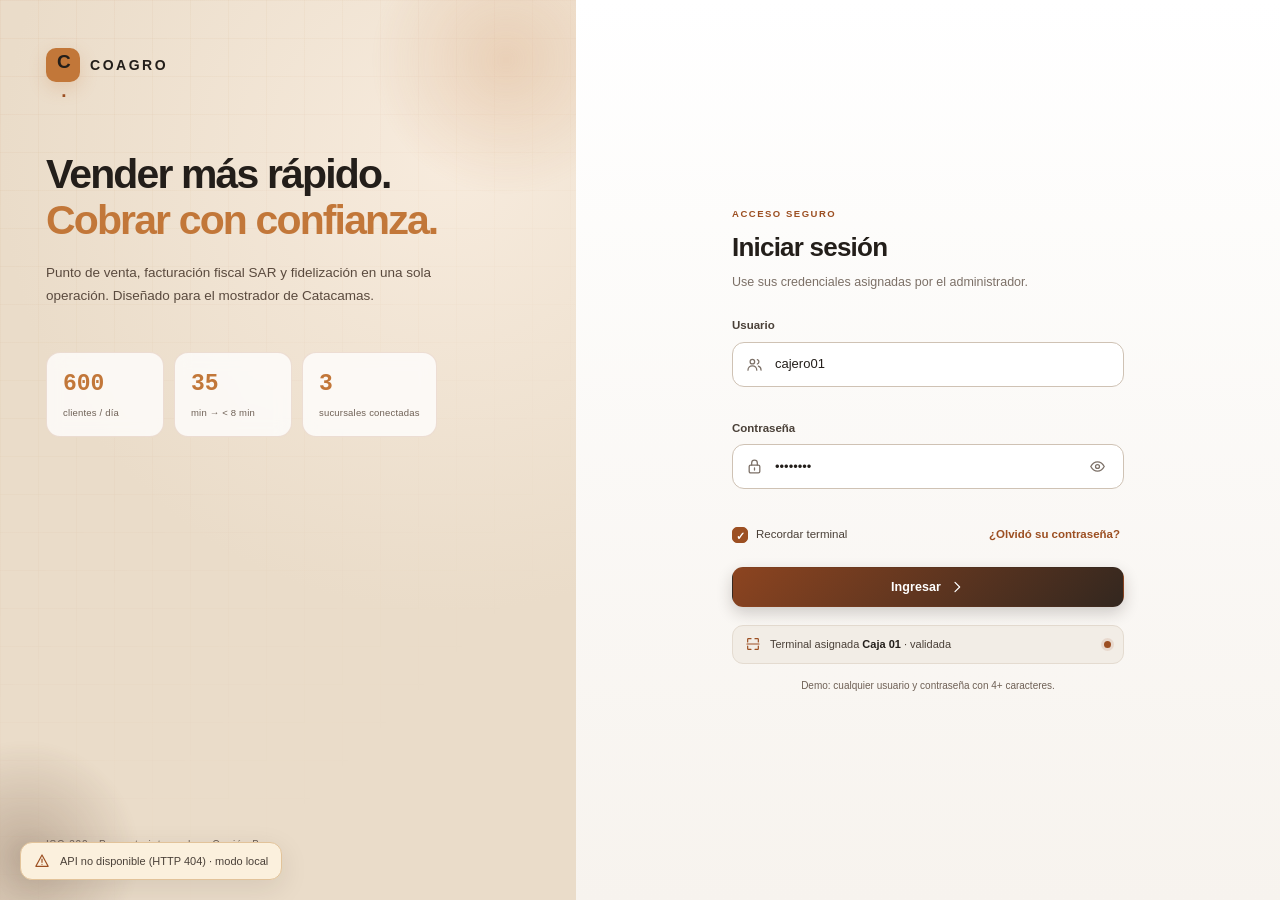
==== prototipo/index.html @ 53bc88b9 "Pulido final: favicon, ARIA, timeout API y cabeceras de seguridad" ====
<!doctype html>
<html lang="es">
<head>
<meta charset="utf-8">
<meta name="viewport" content="width=device-width, initial-scale=1, viewport-fit=cover">
<meta name="theme-color" content="#F7F3EE">
<meta name="description" content="COAGRO POS: punto de venta, facturación fiscal SAR, CRM, créditos y analítica comercial.">
<link rel="icon" type="image/svg+xml" href="favicon.svg">
<title>COAGRO POS · Sistema comercial</title>
<link rel="stylesheet" href="styles.css">
</head>
<body>

<!-- ======================= SPRITE DE ICONOS ======================= -->
<svg class="svg-sprite" xmlns="http://www.w3.org/2000/svg" aria-hidden="true">
  <symbol id="i-grid" viewBox="0 0 24 24"><rect x="3" y="3" width="7" height="7" rx="1.5"/><rect x="14" y="3" width="7" height="7" rx="1.5"/><rect x="3" y="14" width="7" height="7" rx="1.5"/><rect x="14" y="14" width="7" height="7" rx="1.5"/></symbol>
  <symbol id="i-home" viewBox="0 0 24 24"><path d="M3 10.6 12 3l9 7.6V20a1 1 0 0 1-1 1h-5v-7H9v7H4a1 1 0 0 1-1-1z"/></symbol>
  <symbol id="i-users" viewBox="0 0 24 24"><circle cx="9" cy="8" r="3.2"/><path d="M2.8 20a6.2 6.2 0 0 1 12.4 0M16 5.2a3.2 3.2 0 0 1 0 6.1M17.5 14.2A5.8 5.8 0 0 1 21.2 20"/></symbol>
  <symbol id="i-receipt" viewBox="0 0 24 24"><path d="M5 3h14v18l-2.4-1.6L14.2 21l-2.4-1.6L9.4 21l-2.3-1.6L5 21z"/><path d="M9 8h6M9 12h6M9 16h3"/></symbol>
  <symbol id="i-box" viewBox="0 0 24 24"><path d="m12 2.8 8.5 4.4v9.6L12 21.2 3.5 16.8V7.2z"/><path d="m3.5 7.2 8.5 4.5 8.5-4.5M12 11.7v9.5M7.7 5l8.5 4.5"/></symbol>
  <symbol id="i-wallet" viewBox="0 0 24 24"><path d="M3 7.5A2.5 2.5 0 0 1 5.5 5H19a2 2 0 0 1 2 2v10a2 2 0 0 1-2 2H5.5A2.5 2.5 0 0 1 3 16.5z"/><path d="M3 9h18M16 13.5h2"/></symbol>
  <symbol id="i-cash" viewBox="0 0 24 24"><rect x="2.5" y="6" width="19" height="12" rx="2"/><circle cx="12" cy="12" r="2.6"/><path d="M6 12h.01M18 12h.01"/></symbol>
  <symbol id="i-chart" viewBox="0 0 24 24"><path d="M3 3v18h18M7 16l4-5 3 2.5 5-7"/></symbol>
  <symbol id="i-search" viewBox="0 0 24 24"><circle cx="10.8" cy="10.8" r="6.8"/><path d="m16 16 4.5 4.5"/></symbol>
  <symbol id="i-plus" viewBox="0 0 24 24"><path d="M12 5v14M5 12h14"/></symbol>
  <symbol id="i-minus" viewBox="0 0 24 24"><path d="M5 12h14"/></symbol>
  <symbol id="i-trash" viewBox="0 0 24 24"><path d="M4 7h16M9 7V4h6v3M6.5 7l1 13h9l1-13M10 11v5M14 11v5"/></symbol>
  <symbol id="i-check" viewBox="0 0 24 24"><path d="m4.5 12.5 5 5 10-11"/></symbol>
  <symbol id="i-x" viewBox="0 0 24 24"><path d="M5 5 19 19M19 5 5 19"/></symbol>
  <symbol id="i-lock" viewBox="0 0 24 24"><rect x="4.5" y="10" width="15" height="11" rx="2"/><path d="M8 10V7a4 4 0 0 1 8 0v3M12 14v3"/></symbol>
  <symbol id="i-eye" viewBox="0 0 24 24"><path d="M2.5 12S6 5.5 12 5.5 21.5 12 21.5 12 18 18.5 12 18.5 2.5 12 2.5 12z"/><circle cx="12" cy="12" r="2.8"/></symbol>
  <symbol id="i-chev" viewBox="0 0 24 24"><path d="m9 5 7 7-7 7"/></symbol>
  <symbol id="i-back" viewBox="0 0 24 24"><path d="m15 5-7 7 7 7"/></symbol>
  <symbol id="i-print" viewBox="0 0 24 24"><path d="M7 8V3h10v5M7 17H5a2 2 0 0 1-2-2v-4a3 3 0 0 1 3-3h12a3 3 0 0 1 3 3v4a2 2 0 0 1-2 2h-2"/><path d="M7 14h10v7H7z"/></symbol>
  <symbol id="i-alert" viewBox="0 0 24 24"><path d="M12 3 2.8 20h18.4z"/><path d="M12 9v5M12 17h.01"/></symbol>
  <symbol id="i-bell" viewBox="0 0 24 24"><path d="M6 9a6 6 0 1 1 12 0c0 5 2 6 2 6H4s2-1 2-6M10 19a2 2 0 0 0 4 0"/></symbol>
  <symbol id="i-scan" viewBox="0 0 24 24"><path d="M4 9V5a1 1 0 0 1 1-1h4M15 4h4a1 1 0 0 1 1 1v4M20 15v4a1 1 0 0 1-1 1h-4M9 20H5a1 1 0 0 1-1-1v-4M3 12h18"/></symbol>
  <symbol id="i-card" viewBox="0 0 24 24"><rect x="2.5" y="5" width="19" height="14" rx="2"/><path d="M2.5 10h19M6 15h4"/></symbol>
  <symbol id="i-bank" viewBox="0 0 24 24"><path d="m3 9 9-5 9 5M5 9v9M9.5 9v9M14.5 9v9M19 9v9M3 20h18"/></symbol>
  <symbol id="i-calendar" viewBox="0 0 24 24"><rect x="3" y="5" width="18" height="16" rx="2"/><path d="M3 10h18M8 3v4M16 3v4"/></symbol>
  <symbol id="i-more" viewBox="0 0 24 24"><circle cx="5" cy="12" r="1.4"/><circle cx="12" cy="12" r="1.4"/><circle cx="19" cy="12" r="1.4"/></symbol>
  <symbol id="i-menu" viewBox="0 0 24 24"><path d="M4 7h16M4 12h16M4 17h16"/></symbol>
  <symbol id="i-spark" viewBox="0 0 24 24"><path d="m12 2 1.8 6.2L20 10l-6.2 1.8L12 18l-1.8-6.2L4 10l6.2-1.8zM19 17l.7 2.3L22 20l-2.3.7L19 23l-.7-2.3L16 20l2.3-.7z"/></symbol>
  <symbol id="i-logout" viewBox="0 0 24 24"><path d="M10 4H5a2 2 0 0 0-2 2v12a2 2 0 0 0 2 2h5M15 8l4 4-4 4M19 12H9"/></symbol>
  <symbol id="i-clock" viewBox="0 0 24 24"><circle cx="12" cy="12" r="9"/><path d="M12 7v5l3.5 2"/></symbol>
  <symbol id="i-tag" viewBox="0 0 24 24"><path d="M3 12V4a1 1 0 0 1 1-1h8l9 9-9 9z"/><circle cx="7.5" cy="7.5" r="1.2"/></symbol>
  <symbol id="i-download" viewBox="0 0 24 24"><path d="M12 3v12m0 0 4.5-4.5M12 15l-4.5-4.5M4 17v3a1 1 0 0 0 1 1h14a1 1 0 0 0 1-1v-3"/></symbol>
</svg>

<div class="app" id="app">

  <!-- ======================= SIDEBAR (DESKTOP) ======================= -->
  <aside class="sidebar" id="sidebar">
    <div class="brand">
      <div class="brand-mark">C<span>.</span></div>
      <div class="brand-text"><strong>COAGRO</strong><small>Sistema comercial · Olancho</small></div>
    </div>

    <div class="side-scroll">
      <p class="side-label">OPERACIÓN</p>
      <nav class="side-nav" aria-label="Navegación principal">
        <button class="nav-item" data-go="pos"><svg class="ico"><use href="#i-grid"/></svg><span>Punto de venta</span><kbd>/</kbd></button>
        <button class="nav-item" data-go="clientes"><svg class="ico"><use href="#i-users"/></svg><span>Clientes y crédito</span></button>
        <button class="nav-item" data-go="factura"><svg class="ico"><use href="#i-receipt"/></svg><span>Facturación SAR</span></button>
        <button class="nav-item" data-go="productos"><svg class="ico"><use href="#i-box"/></svg><span>Productos y precios</span></button>
      </nav>
      <p class="side-label">GESTIÓN</p>
      <nav class="side-nav" aria-label="Navegación de gestión">
        <button class="nav-item" data-go="cxc"><svg class="ico"><use href="#i-wallet"/></svg><span>Cuentas por cobrar</span><span class="nav-dot" id="navMoraDot"></span></button>
        <button class="nav-item" data-go="cierre"><svg class="ico"><use href="#i-cash"/></svg><span>Caja y cierres</span></button>
        <button class="nav-item" data-go="dashboard"><svg class="ico"><use href="#i-chart"/></svg><span>Reportes</span></button>
      </nav>
    </div>

    <div class="side-foot">
      <div class="shift-mini">
        <span class="pulse-dot"></span>
        <div><strong id="shiftState">Turno cerrado</strong><small id="shiftMeta">Caja 01 · Catacamas</small></div>
      </div>
      <button class="user-mini" id="userMini">
        <span class="avatar">AC</span>
        <span class="user-mini-text"><strong id="userMiniName">Alberto C.</strong><small id="userMiniRole">Cajero · Terminal 01</small></span>
        <svg class="ico"><use href="#i-more"/></svg>
      </button>
    </div>
  </aside>

  <!-- ======================= MAIN ======================= -->
  <div class="main">
    <header class="topbar">
      <button class="icon-btn menu-btn" id="menuBtn" aria-label="Abrir menú"><svg class="ico"><use href="#i-menu"/></svg></button>
      <div class="crumb"><span id="crumbModule">Operación</span><svg class="ico"><use href="#i-chev"/></svg><strong id="crumbTitle">Inicio de sesión</strong></div>
      <div class="top-actions">
        <span class="api-chip" id="apiChip">Comprobando…</span>
        <button class="btn btn-soft top-shift-close" id="topCloseShift" hidden><svg class="ico"><use href="#i-lock"/></svg> Cerrar turno</button>
        <span class="branch-chip"><span class="branch-dot"></span> Catacamas · Matriz</span>
        <button class="icon-btn notify" id="notifyBtn" aria-label="Notificaciones"><svg class="ico"><use href="#i-bell"/></svg><span class="badge" id="notifyBadge">3</span></button>
        <span class="clock" id="liveClock">--:--</span>
        <span class="avatar avatar-top">AC</span>
      </div>
    </header>

    <main class="content" id="content">

      <!-- ==================== 01 · LOGIN / APERTURA ==================== -->
      <section class="screen active" data-screen="login">
        <div class="login-shell">
          <div class="login-art">
            <div class="art-grid"></div>
            <div class="art-orb art-orb-1"></div><div class="art-orb art-orb-2"></div>
            <div class="art-content">
              <div class="art-brand"><span class="brand-mark small">C<span>.</span></span><strong>COAGRO</strong></div>
              <h1>Vender más rápido.<br><em>Cobrar con confianza.</em></h1>
              <p>Punto de venta, facturación fiscal SAR y fidelización en una sola operación. Diseñado para el mostrador de Catacamas.</p>
              <div class="art-stats">
                <div class="art-stat"><b data-count="600">0</b><small>clientes / día</small></div>
                <div class="art-stat"><b data-count="35">0</b><small>min → &lt; 8 min</small></div>
                <div class="art-stat"><b data-count="3">0</b><small>sucursales conectadas</small></div>
              </div>
            </div>
            <div class="art-foot">ISC-302 · Proyecto integrador · Opción B</div>
          </div>

          <div class="login-panel">
            <div class="login-card" id="loginCard">
              <div class="card-heading">
                <span class="eyebrow">ACCESO SEGURO</span>
                <h2>Iniciar sesión</h2>
                <p>Use sus credenciales asignadas por el administrador.</p>
              </div>

              <form id="loginForm" novalidate>
                <label class="field">
                  <span>Usuario</span>
                  <div class="input-wrap"><svg class="ico"><use href="#i-users"/></svg><input id="loginUser" type="text" value="cajero01" autocomplete="username" placeholder="Usuario o código de empleado"></div>
                  <small class="field-error" id="userError"></small>
                </label>
                <label class="field">
                  <span>Contraseña</span>
                  <div class="input-wrap"><svg class="ico"><use href="#i-lock"/></svg><input id="loginPass" type="password" value="demo1234" autocomplete="current-password" placeholder="••••••••"><button type="button" class="in-btn" id="togglePass" aria-label="Mostrar contraseña"><svg class="ico"><use href="#i-eye"/></svg></button></div>
                  <small class="field-error" id="passError"></small>
                </label>
                <div class="form-row">
                  <label class="check"><input type="checkbox" id="remember" checked><span></span> Recordar terminal</label>
                  <button type="button" class="link-btn" id="forgotBtn">¿Olvidó su contraseña?</button>
                </div>
                <button class="btn btn-primary btn-block ripple" type="submit" id="loginSubmit" disabled><span>Ingresar</span><svg class="ico"><use href="#i-chev"/></svg></button>
              </form>

              <div class="terminal-note"><svg class="ico"><use href="#i-scan"/></svg><span>Terminal asignada <strong>Caja 01</strong> · validada</span><span class="ok-dot"></span></div>
              <p class="demo-hint">Demo: cualquier usuario y contraseña con 4+ caracteres.</p>
            </div>

            <div class="login-card" id="openingCard" hidden>
              <div class="card-heading">
                <span class="eyebrow">PASO 2 DE 2</span>
                <h2>Apertura de caja</h2>
                <p>Registre el fondo inicial. El desglose evita errores en el arqueo.</p>
              </div>
              <div class="opening-meta"><span><svg class="ico"><use href="#i-cash"/></svg> Caja 01</span><span><svg class="ico"><use href="#i-calendar"/></svg> <b id="openingDate"></b></span></div>
              <div class="denom-list" id="openingDenoms"></div>
              <div class="opening-total"><span>Fondo inicial</span><strong id="openingTotal">L 0.00</strong></div>
              <small class="field-error" id="openingError"></small>
              <div class="btn-row">
                <button class="btn btn-ghost" id="backLogin">Volver</button>
                <button class="btn btn-primary ripple" id="openShiftBtn">Abrir turno <svg class="ico"><use href="#i-chev"/></svg></button>
              </div>
            </div>
          </div>
        </div>
      </section>

      <!-- ==================== 02 · POS ==================== -->
      <section class="screen" data-screen="pos">
        <div class="page-head">
          <div><span class="eyebrow">MÓDULO 01 · TPS</span><h1>Punto de venta</h1><p>Búsqueda predictiva, cálculo fiscal automático y cobro en un solo flujo.</p></div>
          <div class="head-actions"><span class="pill pill-live"><span class="pulse-dot"></span> Turno activo</span><button class="btn btn-soft" id="posScanTop"><svg class="ico"><use href="#i-scan"/></svg> Escanear</button></div>
        </div>

        <div class="pos-grid">
          <div class="panel pos-catalog">
            <div class="search-row">
              <div class="search-field"><svg class="ico"><use href="#i-search"/></svg><input id="productSearch" placeholder="Buscar por nombre, código o código de barras…" autocomplete="off"><kbd>/</kbd></div>
              <button class="btn btn-soft btn-icon" id="scanBtn" aria-label="Simular lector de código de barras"><svg class="ico"><use href="#i-scan"/></svg></button>
            </div>
            <div class="chips" id="categoryChips"></div>
            <div class="catalog-meta"><span id="resultCount">0 productos</span><span class="hint">Teclea <kbd>Enter</kbd> para agregar el primero</span></div>
            <div class="product-grid" id="productGrid"></div>
          </div>

          <aside class="panel ticket" id="ticket">
            <div class="ticket-head">
              <div><span class="eyebrow">TICKET #<span id="ticketNumber">00428</span></span><h2>Venta actual</h2></div>
              <button class="icon-btn" id="clearCart" aria-label="Vaciar ticket" title="Vaciar ticket"><svg class="ico"><use href="#i-trash"/></svg></button>
            </div>
            <button class="client-select" id="clientSelect">
              <span class="avatar avatar-sm">CF</span>
              <span><small>Cliente</small><strong id="ticketClient">Consumidor final</strong></span>
              <svg class="ico"><use href="#i-chev"/></svg>
            </button>

            <div class="cart-head"><span>Producto</span><span>Cant.</span><span>Importe</span></div>
            <div class="cart-lines" id="cartLines"></div>

            <div class="ticket-summary">
              <div class="sum-row"><span>Subtotal gravado 15%</span><b id="sumBase15">L 0.00</b></div>
              <div class="sum-row"><span>Subtotal gravado 18%</span><b id="sumBase18">L 0.00</b></div>
              <div class="sum-row"><span>Exento</span><b id="sumExento">L 0.00</b></div>
              <div class="sum-row"><span>ISV (15% + 18%)</span><b id="sumIsv">L 0.00</b></div>
              <div class="sum-row discount-row"><span>Descuento</span><div class="discount-input"><span>L</span><input id="discountInput" type="number" min="0" step="0.01" value="0"></div></div>
              <div class="sum-total"><span>TOTAL</span><strong id="sumTotal" aria-live="polite">L 0.00</strong></div>
            </div>

            <div class="pay-methods" id="payMethods">
              <button class="pay-chip active" data-pay="efectivo"><svg class="ico"><use href="#i-cash"/></svg> Efectivo</button>
              <button class="pay-chip" data-pay="ach"><svg class="ico"><use href="#i-bank"/></svg> ACH</button>
              <button class="pay-chip" data-pay="tarjeta"><svg class="ico"><use href="#i-card"/></svg> Tarjeta</button>
              <button class="pay-chip" data-pay="credito"><svg class="ico"><use href="#i-wallet"/></svg> Crédito</button>
            </div>

            <div class="ticket-actions">
              <button class="btn btn-primary btn-block btn-charge ripple" id="chargeBtn" disabled><span>Cobrar</span><strong id="chargeTotal" aria-live="polite">L 0.00</strong><svg class="ico"><use href="#i-chev"/></svg></button>
              <button class="btn btn-ghost btn-block" id="holdBtn">Guardar venta en espera</button>
            </div>
          </aside>
        </div>
      </section>

      <!-- ==================== 03 · CLIENTES ==================== -->
      <section class="screen" data-screen="clientes">
        <div class="page-head">
          <div><span class="eyebrow">MÓDULO 04 · CRM</span><h1>Clientes y crédito</h1><p>Ficha 360°, historial de consumo y evaluación de crédito en tiempo real.</p></div>
          <button class="btn btn-soft" id="newClientBtn"><svg class="ico"><use href="#i-plus"/></svg> Nuevo cliente</button>
        </div>
        <div class="clients-grid">
          <div class="panel clients-list">
            <div class="search-field compact"><svg class="ico"><use href="#i-search"/></svg><input id="clientSearch" placeholder="Buscar cliente o RTN…"></div>
            <div class="client-items" id="clientList"></div>
          </div>
          <div class="panel client-detail" id="clientDetail"></div>
        </div>
      </section>

      <!-- ==================== 04 · FACTURA SAR ==================== -->
      <section class="screen" data-screen="factura">
        <div class="page-head">
          <div><span class="eyebrow">MÓDULO 02 · FACTURACIÓN FISCAL</span><h1>Comprobante fiscal SAR</h1><p>Vista previa oficial antes de la emisión. CAI, rangos y QR de autenticidad.</p></div>
          <div class="head-actions">
            <button class="btn btn-soft" id="printInvoice"><svg class="ico"><use href="#i-print"/></svg> Imprimir</button>
            <button class="btn btn-primary ripple" id="emitInvoice"><svg class="ico"><use href="#i-check"/></svg> Emitir factura</button>
          </div>
        </div>
        <div class="invoice-wrap">
          <div class="invoice-paper" id="invoicePaper">
            <div class="inv-top">
              <div class="inv-brand"><span class="brand-mark small">C<span>.</span></span><div><strong>COMERCIALIZADORA AGROPECUARIA Y FERRETERA DE CATACAMAS</strong><span>COAGRO · RTN 0801-1990-1234567</span><span>Calle Central #85, Catacamas, Olancho · Tel. 2792-4455</span></div></div>
              <div class="inv-stamp"><span>FACTURA</span><strong id="invNumber">001-001-01-00045231</strong><small>Régimen SAR · Honduras</small></div>
            </div>
            <div class="inv-meta">
              <div><small>FECHA DE EMISIÓN</small><strong id="invDate">25/11/2026</strong></div>
              <div><small>FECHA LÍMITE SAR</small><strong id="invLimit">25/12/2026</strong></div>
              <div><small>CAI VINCULADO</small><strong class="mono" id="invCai">A1B2-C3D4-E5F6-G7H8-I9J0-K1L2</strong></div>
              <div><small>TURNO / CAJERO</small><strong id="invTurno">T-00428 · Alberto C.</strong></div>
            </div>
            <div class="inv-parties">
              <div><small>ADQUIRENTE</small><strong id="invClient">María Fernanda López</strong><span id="invClientDoc">RTN 0801-1990-12345</span><span id="invClientAddr">Catacamas, Olancho</span></div>
              <div><small>CONDICIÓN DE PAGO</small><strong id="invPay">Efectivo · Contado</strong><span id="invExento">Cliente no exonerado</span></div>
            </div>
            <table class="inv-table">
              <thead><tr><th>CANT.</th><th>DESCRIPCIÓN</th><th>GRAVADO 15%</th><th>GRAVADO 18%</th><th>EXENTO</th><th>ISV</th><th>TOTAL</th></tr></thead>
              <tbody id="invLines"></tbody>
            </table>
            <div class="inv-bottom">
              <div class="inv-notes"><strong>Notas fiscales</strong><p>Comprobante autorizado por el Servicio de Administración de Rentas. Conserve este documento para efectos de deducción y garantía.</p><div class="qr-block"><div class="qr" id="invQr"></div><div><small>VERIFICACIÓN TRIBUTARIA</small><span class="mono" id="invHash">SAR-9F3B2A7C</span></div></div></div>
              <div class="inv-totals">
                <div><span>Subtotal gravado</span><b id="invSubtotal">L 0.00</b></div>
                <div><span>ISV 15%</span><b id="invIsv15">L 0.00</b></div>
                <div><span>ISV 18%</span><b id="invIsv18">L 0.00</b></div>
                <div><span>Retención 1% (art. 122)</span><b id="invRet">L 0.00</b></div>
                <div><span>Descuento</span><b id="invDisc">L 0.00</b></div>
                <div class="inv-grand"><span>TOTAL A PAGAR</span><strong id="invTotal">L 0.00</strong></div>
              </div>
            </div>
            <div class="inv-foot"><span>001-001-01-00045231</span><span>Autorizado CAI vigente · Generado por COAGRO POS</span><span>Liberado en SAR: <b id="invReleased">Pendiente</b></span></div>
          </div>
          <div class="invoice-side">
            <div class="panel side-card"><span class="eyebrow">ESTADO DEL COMPROBANTE</span><h3 id="invStatusTitle">Borrador</h3><p id="invStatusText">Revise los importes y datos del adquirente antes de emitir.</p><div class="status-steps" id="invSteps"><span class="done"></span><span class="done"></span><span></span><span></span></div><small>1. Datos · 2. Cálculo · 3. Emisión · 4. Reporte SAR</small></div>
            <div class="panel side-card"><span class="eyebrow">CONTROL FISCAL</span><ul class="check-list"><li><svg class="ico"><use href="#i-check"/></svg> CAI dentro de vigencia</li><li><svg class="ico"><use href="#i-check"/></svg> Correlativo en rango autorizado</li><li><svg class="ico"><use href="#i-check"/></svg> ISV calculado por sistema</li><li><svg class="ico"><use href="#i-check"/></svg> QR de autenticidad generado</li></ul></div>
          </div>
        </div>
      </section>

      <!-- ==================== 05 · PRODUCTOS ==================== -->
      <section class="screen" data-screen="productos">
        <div class="page-head">
          <div><span class="eyebrow">MÓDULO 03 · CATÁLOGO</span><h1>Productos y precios</h1><p>Listas segmentadas, combos y descuentos máximos por vendedor.</p></div>
          <button class="btn btn-primary" id="newProductBtn"><svg class="ico"><use href="#i-plus"/></svg> Nuevo producto</button>
        </div>
        <div class="stat-strip" id="productStats"></div>
        <div class="panel table-panel">
          <div class="table-toolbar">
            <div class="search-field compact"><svg class="ico"><use href="#i-search"/></svg><input id="productTableSearch" placeholder="Buscar producto o código…"></div>
            <select id="categoryFilter" class="select"><option value="todas">Todas las categorías</option></select>
            <button class="btn btn-soft" id="filterPromos"><svg class="ico"><use href="#i-tag"/></svg> Solo promociones</button>
          </div>
          <div class="table-scroll"><table class="data-table" id="productTable"><thead><tr><th>PRODUCTO</th><th>CATEGORÍA</th><th>MOSTRADOR</th><th>DISTRIBUIDOR</th><th>MAYOR</th><th>STOCK</th><th>PROMOCIÓN</th><th></th></tr></thead><tbody id="productTableBody"></tbody></table></div>
        </div>
      </section>

      <!-- ==================== 06 · CUENTAS POR COBRAR ==================== -->
      <section class="screen" data-screen="cxc">
        <div class="page-head">
          <div><span class="eyebrow">MÓDULO 04 · CRM / CxC</span><h1>Cuentas por cobrar</h1><p>Saldos, vencimientos y registro de abonos con recálculo automático.</p></div>
          <div class="head-actions"><button class="btn btn-soft" id="statementBtn"><svg class="ico"><use href="#i-receipt"/></svg> Estado de cuenta</button><button class="btn btn-primary" id="newPaymentBtn"><svg class="ico"><use href="#i-plus"/></svg> Registrar abono</button></div>
        </div>
        <div class="cxc-summary" id="cxcSummary"></div>
        <div class="panel table-panel">
          <div class="table-toolbar">
            <div class="tabs" id="cxcTabs"><button class="tab active" data-tab="todas">Todas</button><button class="tab" data-tab="vigente">Vigentes</button><button class="tab" data-tab="vencido">Vencidas</button></div>
            <div class="search-field compact"><svg class="ico"><use href="#i-search"/></svg><input id="cxcSearch" placeholder="Buscar cliente o factura…"></div>
          </div>
          <div class="table-scroll"><table class="data-table" id="cxcTable"><thead><tr><th>CLIENTE</th><th>FACTURA</th><th>EMISIÓN</th><th>VENCIMIENTO</th><th>SALDO</th><th>DÍAS MORA</th><th>ESTADO</th><th></th></tr></thead><tbody id="cxcTableBody"></tbody></table></div>
        </div>
      </section>

      <!-- ==================== 07 · CIERRE DE CAJA ==================== -->
      <section class="screen" data-screen="cierre">
        <div class="page-head">
          <div><span class="eyebrow">MÓDULO 01 · ARQUEO CIEGO</span><h1>Cierre de turno</h1><p>El cajero cuenta el efectivo físico sin ver el saldo teórico del sistema.</p></div>
          <span class="pill pill-live"><span class="pulse-dot"></span> Turno T-00428 activo</span>
        </div>
        <div class="closing-grid">
          <div class="panel blind-panel">
            <div class="blind-head"><div><span class="eyebrow">CONTEO CIEGO</span><h2>Desglose de efectivo</h2><p>Ingrese la cantidad de billetes y monedas contados físicamente.</p></div><div class="head-actions"><button class="btn btn-soft" id="withdrawBtn"><svg class="ico"><use href="#i-download"/></svg> Retiro parcial</button><button class="btn btn-soft" id="fillDemo">Usar conteo demo</button></div></div>
            <div class="denom-grid" id="closingDenoms"></div>
            <div class="blind-total"><span>Total contado</span><strong id="blindTotal">L ••••••</strong><small>El sistema oculta el teórico hasta revelar el cuadre</small></div>
            <button class="btn btn-soft btn-block ripple" id="revealBtn">Revelar cuadre <svg class="ico"><use href="#i-eye"/></svg></button>
          </div>
          <aside class="panel reconcile-panel" id="reconcilePanel">
            <div class="empty-reconcile"><svg class="ico"><use href="#i-lock"/></svg><h3>Cuadre protegido</h3><p>Complete el conteo ciego y presione <b>Revelar cuadre</b> para comparar contra el saldo del sistema.</p></div>
          </aside>
        </div>
      </section>

      <!-- ==================== 08 · DASHBOARD ==================== -->
      <section class="screen" data-screen="dashboard">
        <div class="page-head">
          <div><span class="eyebrow">MÓDULO 06 · DSS / EIS</span><h1>Panel comercial</h1><p>Indicadores accionables para dirección: ventas, margen, cartera y metas.</p></div>
          <div class="head-actions"><div class="segmented" id="rangeChips"><button class="active" data-range="hoy">Hoy</button><button data-range="semana">7 días</button><button data-range="mes">Mes</button></div><button class="btn btn-soft" id="exportDash"><svg class="ico"><use href="#i-download"/></svg> Exportar</button></div>
        </div>
        <div class="kpi-grid" id="kpiGrid"></div>
        <div class="dash-grid">
          <div class="panel chart-card"><div class="card-title"><div><span class="eyebrow">TENDENCIA</span><h3>Ventas por hora</h3></div><span class="legend"><i></i> Lps.</span></div><div class="line-chart" id="lineChart"></div></div>
          <div class="panel chart-card"><div class="card-title"><div><span class="eyebrow">CARTERA</span><h3>Salud de la cartera</h3></div></div><div class="donut-wrap"><div class="donut" id="morosityDonut"><div class="donut-center"><b id="donutCenterPct">12.5%</b><small>morosidad</small></div></div><div class="donut-legend" id="donutLegend"></div></div></div>
          <div class="panel chart-card"><div class="card-title"><div><span class="eyebrow">RENTABILIDAD</span><h3>Mapa de calor de clientes</h3></div><span class="legend">Margen de contribución</span></div><div id="heatmap"></div></div>
          <div class="panel chart-card"><div class="card-title"><div><span class="eyebrow">DESEMPEÑO</span><h3>Metas de vendedores</h3></div></div><div id="sellerGoals"></div></div>
          <div class="panel chart-card chart-wide" id="commissionsCard"></div>
          <div class="panel chart-card chart-wide"><div class="card-title"><div><span class="eyebrow">TOP PRODUCTOS</span><h3>Los 10 más vendidos</h3></div><button class="link-btn" id="goProducts">Ver catálogo <svg class="ico"><use href="#i-chev"/></svg></button></div><div class="table-scroll"><table class="data-table"><thead><tr><th>#</th><th>PRODUCTO</th><th>UNIDADES</th><th>VENTAS</th><th>PARTICIPACIÓN</th></tr></thead><tbody id="topProducts"></tbody></table></div></div>
        </div>
      </section>

    </main>
  </div>

  <!-- ======================= BOTTOM NAV (MÓVIL) ======================= -->
  <!-- Barra de cobro fija en zona del pulgar (móvil) -->
  <div class="mobile-checkout" id="mobileCheckout">
    <div><small>TOTAL DEL TICKET</small><strong id="mobileTotal" aria-live="polite">L 0.00</strong></div>
    <button class="btn btn-primary ripple" id="mobileCharge">Cobrar <svg class="ico"><use href="#i-chev"/></svg></button>
  </div>

  <nav class="bottom-nav" aria-label="Navegación móvil">
    <button class="bn-item" data-go="factura"><svg class="ico"><use href="#i-receipt"/></svg><span>Factura</span></button>
    <button class="bn-item bn-main" data-go="pos"><svg class="ico"><use href="#i-grid"/></svg><span>Vender</span></button>
    <button class="bn-item" data-go="clientes"><svg class="ico"><use href="#i-users"/></svg><span>Clientes</span></button>
    <button class="bn-item" data-go="cxc"><svg class="ico"><use href="#i-wallet"/></svg><span>Cartera</span></button>
    <button class="bn-item" id="moreBtn"><svg class="ico"><use href="#i-more"/></svg><span>Más</span></button>
  </nav>
</div>

<div class="scrim" id="scrim"></div>
<div class="modal-root" id="modalRoot" role="dialog" aria-modal="true"></div>
<div class="toast-root" id="toastRoot" aria-live="polite"></div>
<div class="scan-line" id="scanLine"><div class="scan-bar"></div><span>Leyendo código de barras…</span></div>

<script src="app.js"></script>
</body>
</html>
---- prototipo/styles.css ----
/* =====================================================================
   COAGRO POS · SISTEMA DE DISEÑO 2026
   Minimalismo con propósito · mobile-first · movimiento con intención
   ===================================================================== */

:root{
  --canvas:#F7F3EE;
  --surface:#FFFFFF;
  --surface-2:#F2EDE6;
  --ink:#231E1A;
  --ink-soft:#4A4038;
  --muted:#7C7067;
  --line:#E4DBD0;
  --line-strong:#CFC2B4;
  --ink-deep:#231E1A;
  --ink-deep-2:#3A2E25;
  --accent:#9C4F22;
  --accent-soft:#F6E7D8;
  --accent-bright:#C27739;
  --amber:#A85E2C;
  --amber-soft:#FBF0DD;
  --red:#B4473F;
  --red-soft:#F9E4E1;
  --neutral-strong:#8C4420;
  --neutral-soft:#F6EFE7;
  --r-sm:10px;--r:14px;--r-lg:20px;--r-xl:26px;
  --sh-1:0 1px 2px rgba(35,25,18,.04),0 4px 14px rgba(35,25,18,.045);
  --sh-2:0 8px 28px rgba(35,25,18,.10);
  --sh-3:0 20px 50px rgba(35,25,18,.20);
  --mono:ui-monospace,SFMono-Regular,"SF Mono",Menlo,Consolas,"Liberation Mono",monospace;
  --ease:cubic-bezier(.22,.8,.24,1);
}

*{box-sizing:border-box}
[hidden]{display:none!important}
html{scroll-behavior:smooth;color-scheme:light}
button{touch-action:manipulation;-webkit-tap-highlight-color:transparent}
body{
  margin:0;background:var(--canvas);color:var(--ink);
  font-family:Inter,-apple-system,BlinkMacSystemFont,"Segoe UI",Roboto,"Helvetica Neue",Arial,sans-serif;
  font-size:14px;line-height:1.5;-webkit-font-smoothing:antialiased;
  text-rendering:optimizeLegibility;
}
button,input,select,textarea{font:inherit;color:inherit}
button{cursor:pointer}
a{color:inherit}
:focus-visible{outline:2px solid var(--accent);outline-offset:3px;border-radius:6px}
::selection{background:#E3CFB6;color:var(--ink-deep)}
.svg-sprite{position:absolute;width:0;height:0;overflow:hidden}
.ico{width:18px;height:18px;fill:none;stroke:currentColor;stroke-width:1.8;stroke-linecap:round;stroke-linejoin:round;flex:none}
.mono{font-family:var(--mono);letter-spacing:-.02em}
kbd{font-family:var(--mono);font-size:10px;color:var(--muted);background:var(--surface-2);border:1px solid var(--line-strong);border-bottom-width:2px;border-radius:5px;padding:1px 5px}

/* ---------- APP SHELL ---------- */
.app{display:flex;min-height:100vh}
.sidebar{
  width:250px;position:fixed;inset:0 auto 0 0;z-index:40;
  background:linear-gradient(175deg,#241C17 0%,#1A1411 100%);color:#E1D6C8;
  display:flex;flex-direction:column;padding:22px 14px 16px;
  box-shadow:inset -1px 0 rgba(255,255,255,.05);
}
.sidebar::before{content:"";position:absolute;top:-70px;right:-90px;width:230px;height:230px;border-radius:50%;background:radial-gradient(circle,rgba(194,119,57,.11),transparent 70%);pointer-events:none}
.brand{display:flex;align-items:center;gap:11px;padding:0 8px 26px;position:relative}
.brand-mark{
  width:38px;height:38px;border-radius:12px;display:grid;place-items:center;
  background:var(--accent-bright);color:var(--ink-deep);font-weight:900;font-size:21px;letter-spacing:-.09em;
  box-shadow:0 6px 18px rgba(194,119,57,.22);flex:none;
}
.brand-mark span{color:var(--accent)}
.brand-mark.small{width:34px;height:34px;font-size:19px;border-radius:10px}
.brand-text{display:flex;flex-direction:column;line-height:1.2}
.brand-text strong{font-size:17px;letter-spacing:.16em;color:#fff}
.brand-text small{font-size:10px;color:#8A7B6E;margin-top:3px;letter-spacing:.02em}
.side-scroll{flex:1;overflow-y:auto;scrollbar-width:thin;scrollbar-color:#DCCFBF transparent}
.side-label{font-size:9.5px;letter-spacing:.18em;color:#6E6055;font-weight:700;margin:8px 12px 10px}
.side-nav{display:flex;flex-direction:column;gap:3px;margin-bottom:20px}
.nav-item{
  display:flex;align-items:center;gap:11px;width:100%;height:41px;padding:0 11px;
  background:transparent;border:0;border-radius:11px;color:#D6C6B4;font-size:12.5px;font-weight:600;text-align:left;
  transition:background .18s,color .18s,transform .18s;position:relative;
}
.nav-item .ico{width:17px;height:17px;opacity:.85}
.nav-item:hover{background:rgba(255,255,255,.06);color:#fff;transform:translateX(2px)}
.nav-item.active{background:rgba(194,119,57,.13);color:var(--accent-bright)}
.nav-item.active::before{content:"";position:absolute;left:0;top:10px;bottom:10px;width:3px;border-radius:3px;background:var(--accent-bright)}
.nav-item kbd{margin-left:auto;background:rgba(255,255,255,.07);border-color:rgba(255,255,255,.14);color:#6E6055}
.nav-dot{margin-left:auto;width:7px;height:7px;border-radius:50%;background:var(--amber);box-shadow:0 0 0 3px rgba(168,94,44,.16)}
.side-foot{border-top:1px solid rgba(255,255,255,.08);padding-top:14px;display:flex;flex-direction:column;gap:10px}
.shift-mini{display:flex;align-items:center;gap:10px;background:rgba(255,255,255,.055);border:1px solid rgba(255,255,255,.07);border-radius:12px;padding:10px 11px}
.shift-mini div{display:flex;flex-direction:column;line-height:1.3}
.shift-mini strong{font-size:11.5px;color:#F3ECE3}
.shift-mini small{font-size:10px;color:#8A7B6E}
.pulse-dot{width:8px;height:8px;border-radius:50%;background:var(--accent-bright);box-shadow:0 0 0 4px rgba(194,119,57,.13);flex:none;animation:pulse 2.2s infinite}
.shift-mini.closed .pulse-dot{background:#8A7B6E;box-shadow:none;animation:none}
.user-mini{display:flex;align-items:center;gap:9px;background:transparent;border:0;color:#E1D6C8;width:100%;padding:6px 7px;border-radius:11px;text-align:left}
.user-mini:hover{background:rgba(255,255,255,.05)}
.avatar{width:34px;height:34px;border-radius:10px;background:linear-gradient(145deg,#7A4A2E,#2C211B);color:#F3ECE3;display:grid;place-items:center;font-size:11px;font-weight:800;letter-spacing:.03em;flex:none}
.user-mini-text{display:flex;flex-direction:column;flex:1;line-height:1.25}
.user-mini-text strong{font-size:11.5px;color:#fff}
.user-mini-text small{font-size:9.5px;color:#8A7B6E}
.user-mini .ico{width:15px;height:15px;color:#6E6055}

.main{margin-left:250px;width:calc(100% - 250px);min-height:100vh;display:flex;flex-direction:column}
.topbar{
  height:66px;flex:none;position:sticky;top:0;z-index:25;
  display:flex;align-items:center;gap:16px;padding:0 28px;
  background:rgba(247,243,238,.92);backdrop-filter:blur(16px) saturate(140%);
  border-bottom:1px solid var(--line);
}
.menu-btn{display:none}
.crumb{display:flex;align-items:center;gap:8px;font-size:12px;color:var(--muted);min-width:0}
.crumb .ico{width:13px;height:13px;color:#7C7067}
.crumb strong{color:var(--ink);font-weight:700;white-space:nowrap;overflow:hidden;text-overflow:ellipsis}
.top-actions{margin-left:auto;display:flex;align-items:center;gap:13px}
.api-chip{display:inline-flex;align-items:center;gap:6px;font-size:10px;font-weight:800;letter-spacing:.04em;color:#9C4F22;background:var(--accent-soft);border:1px solid #DCC9B5;border-radius:999px;padding:5px 10px;white-space:nowrap}
.api-chip::before{content:"";width:6px;height:6px;border-radius:50%;background:var(--accent)}
.api-chip.local{color:#A85E2C;background:var(--amber-soft);border-color:#E2C39A}
.api-chip.local::before{background:var(--amber)}
.top-shift-close{height:32px;padding:0 11px;font-size:10.5px;box-shadow:none}
.branch-chip{display:flex;align-items:center;gap:7px;font-size:11.5px;font-weight:600;color:var(--ink-soft);background:var(--surface);border:1px solid var(--line);border-radius:999px;padding:6px 11px}
.branch-dot{width:6px;height:6px;border-radius:50%;background:var(--accent)}
.icon-btn{width:36px;height:36px;display:grid;place-items:center;border-radius:10px;border:1px solid var(--line);background:var(--surface);color:var(--ink-soft);position:relative;transition:background .18s,transform .18s}
.icon-btn:hover{background:var(--accent-soft);transform:translateY(-1px)}
.icon-btn:active{transform:scale(.94)}
.notify .badge{position:absolute;top:-5px;right:-5px;min-width:16px;height:16px;padding:0 3px;border-radius:9px;background:var(--red);color:#fff;font-size:9px;font-weight:800;display:grid;place-items:center;border:2px solid var(--canvas)}
.clock{font-family:var(--mono);font-size:11.5px;color:var(--muted);font-variant-numeric:tabular-nums}
.avatar-top{width:34px;height:34px;border-radius:50%;background:linear-gradient(145deg,#9C4F22,#33271F)}
.content{flex:1;padding:24px 28px 64px;width:100%;max-width:1660px;margin:0 auto}
.screen{display:none}
.screen.active{display:block;animation:screenIn .34s var(--ease)}
.screen.active>.page-head,.screen.active>.login-shell,.screen.active>.pos-grid,.screen.active>.clients-grid,.screen.active>.invoice-wrap,.screen.active>.stat-strip,.screen.active>.table-panel,.screen.active>.cxc-summary,.screen.active>.closing-grid,.screen.active>.kpi-grid,.screen.active>.dash-grid{animation:rise .46s var(--ease) both}

/* ---------- COMPONENTES BASE ---------- */
.btn{
  display:inline-flex;align-items:center;justify-content:center;gap:8px;
  height:40px;padding:0 15px;border-radius:11px;border:1px solid transparent;
  font-size:12.5px;font-weight:700;letter-spacing:.005em;white-space:nowrap;
  transition:transform .16s var(--ease),box-shadow .2s,background .2s,border-color .2s,opacity .2s;
  position:relative;overflow:hidden;
}
.btn:active{transform:scale(.97)}
.btn:disabled{opacity:.5;cursor:not-allowed;transform:none}
.btn .ico{width:16px;height:16px}
.btn-primary{background:linear-gradient(135deg,#8C4420,#33271F);color:#fff;box-shadow:0 6px 16px rgba(35,25,18,.20)}
.btn-primary:hover:not(:disabled){transform:translateY(-1px);box-shadow:0 10px 22px rgba(35,25,18,.26)}
.btn-soft{background:var(--surface);color:var(--ink-soft);border-color:var(--line-strong);box-shadow:var(--sh-1)}
.btn-soft:hover{background:var(--accent-soft);color:var(--ink-deep);border-color:#DCC9B5}
.btn-ghost{background:transparent;color:var(--muted);border-color:var(--line)}
.btn-ghost:hover{background:var(--surface-2);color:var(--ink)}
.btn-icon{width:40px;padding:0;flex:none}
.btn-block{width:100%}
.btn-row{display:flex;gap:10px}
.btn-row .btn{flex:1}
.ripple .ripple-wave{position:absolute;border-radius:50%;background:rgba(255,255,255,.42);transform:scale(0);animation:ripple .55s ease-out;pointer-events:none}
.btn-soft .ripple-wave,.btn-ghost .ripple-wave{background:rgba(156,79,34,.22)}
.link-btn{border:0;background:none;color:var(--accent);font-size:11.5px;font-weight:700;display:inline-flex;align-items:center;gap:4px;padding:4px}
.link-btn:hover{text-decoration:underline}
.link-btn .ico{width:13px;height:13px}
.panel{background:var(--surface);border:1px solid var(--line);border-radius:var(--r-lg);box-shadow:var(--sh-1)}
.eyebrow{display:block;font-size:9.5px;font-weight:800;letter-spacing:.16em;color:var(--accent);text-transform:uppercase;margin-bottom:6px}
.page-head{display:flex;align-items:flex-end;justify-content:space-between;gap:20px;margin-bottom:22px}
.page-head h1{font-size:25px;letter-spacing:-.035em;margin:0 0 4px;font-weight:800}
.page-head p{margin:0;color:var(--muted);font-size:12.5px}
.head-actions{display:flex;align-items:center;gap:9px;flex-wrap:wrap}
.pill{display:inline-flex;align-items:center;gap:8px;padding:7px 12px;border-radius:999px;font-size:11px;font-weight:700}
.pill-live{background:var(--accent-soft);color:#9C4F22}
.pulse-dot{width:7px;height:7px}
.hint{font-size:10.5px;color:var(--muted)}
.field{display:block;margin-bottom:15px}
.field>span{display:block;font-size:11.5px;font-weight:700;margin-bottom:7px;color:var(--ink-soft)}
.input-wrap{display:flex;align-items:center;gap:10px;height:45px;padding:0 13px;border:1px solid var(--line-strong);border-radius:12px;background:var(--surface);transition:border-color .18s,box-shadow .18s}
.input-wrap:focus-within{border-color:var(--accent);box-shadow:0 0 0 3px rgba(156,79,34,.10)}
.input-wrap .ico{width:17px;height:17px;color:#7C7067}
.input-wrap input{border:0;outline:0;background:none;flex:1;min-width:0;font-size:13px;font-variant-numeric:tabular-nums}
.input-wrap input::placeholder{color:#7C7067}
.in-btn{border:0;background:none;color:var(--muted);padding:4px;display:grid;place-items:center;border-radius:6px}
.in-btn:hover{color:var(--accent);background:var(--accent-soft)}
.field-error{display:block;color:var(--red);font-size:10.5px;min-height:14px;margin-top:4px}
.field.invalid .input-wrap{border-color:var(--red);box-shadow:0 0 0 3px rgba(180,71,63,.09)}
.form-row{display:flex;align-items:center;justify-content:space-between;margin:2px 0 20px}
.check{display:flex;align-items:center;gap:8px;font-size:11.5px;color:var(--ink-soft);cursor:pointer}
.check input{position:absolute;opacity:0;width:0;height:0}
.check span{width:16px;height:16px;border:1.5px solid var(--line-strong);border-radius:5px;display:grid;place-items:center;transition:all .16s}
.check input:checked+span{background:var(--accent);border-color:var(--accent)}
.check input:checked+span::after{content:"✓";color:#fff;font-size:11px;font-weight:800}
.select{height:38px;border:1px solid var(--line-strong);border-radius:10px;background:var(--surface);padding:0 12px;font-size:12px;color:var(--ink-soft);outline:none}
.select:focus{border-color:var(--accent)}
.search-field{display:flex;align-items:center;gap:10px;height:44px;padding:0 13px;border:1px solid var(--line-strong);border-radius:12px;background:var(--surface);transition:border-color .18s,box-shadow .18s;flex:1;min-width:0}
.search-field:focus-within{border-color:var(--accent);box-shadow:0 0 0 3px rgba(156,79,34,.10)}
.search-field .ico{color:#7C7067;width:17px;height:17px}
.search-field input{border:0;outline:0;background:none;flex:1;min-width:0;font-size:12.5px}
.search-field input::placeholder{color:#7C7067}
.search-field.compact{height:38px;max-width:300px}
.search-row{display:flex;gap:9px;margin-bottom:14px}

/* ---------- 01 LOGIN ---------- */
.login-shell{display:grid;grid-template-columns:.9fr 1.1fr;min-height:calc(100vh - 66px - 88px);border-radius:var(--r-xl);overflow:hidden;box-shadow:var(--sh-2);background:var(--surface)}
.login-art{position:relative;overflow:hidden;background:radial-gradient(circle at 78% 18%,#F7EBDD 0%,#EADCC9 52%,#EADCC9 100%);color:#231E1A;padding:48px 46px;display:flex;flex-direction:column;justify-content:space-between;min-height:540px}
.art-grid{position:absolute;inset:0;background-image:linear-gradient(rgba(194,119,57,.055) 1px,transparent 1px),linear-gradient(90deg,rgba(194,119,57,.055) 1px,transparent 1px);background-size:38px 38px;mask-image:linear-gradient(135deg,#000,transparent 78%)}
.art-orb{position:absolute;border-radius:50%;filter:blur(2px)}
.art-orb-1{width:280px;height:280px;right:-70px;top:-80px;background:radial-gradient(circle,rgba(194,119,57,.20),transparent 68%);animation:float 9s ease-in-out infinite}
.art-orb-2{width:230px;height:230px;left:-90px;bottom:-70px;background:radial-gradient(circle,rgba(90,58,38,.28),transparent 70%);animation:float 11s ease-in-out infinite reverse}
.art-content{position:relative;max-width:520px}
.art-brand{display:flex;align-items:center;gap:10px;margin-bottom:70px;letter-spacing:.18em;font-size:14px;font-weight:800}
.art-content h1{font-size:clamp(30px,3.2vw,46px);line-height:1.12;letter-spacing:-.045em;margin:0 0 18px;font-weight:800}
.art-content h1 em{font-style:normal;color:var(--accent-bright)}
.art-content>p{color:#5A4A3E;font-size:13.5px;line-height:1.7;max-width:430px;margin:0}
.art-stats{display:flex;gap:10px;margin-top:44px;flex-wrap:wrap}
.art-stat{background:rgba(255,255,255,.78);border:1px solid rgba(156,79,34,.16);border-radius:14px;padding:14px 16px;min-width:118px;backdrop-filter:blur(8px)}
.art-stat b{display:block;font-family:var(--mono);font-size:23px;color:var(--accent-bright);font-variant-numeric:tabular-nums}
.art-stat small{font-size:9.5px;color:#6E6055;letter-spacing:.02em}
.art-foot{position:relative;font-size:10px;color:#6E6055;letter-spacing:.08em}
.login-panel{display:grid;place-items:center;padding:38px;background:linear-gradient(180deg,#FFFFFF,#F7F3EE)}
.login-card{width:100%;max-width:392px;animation:rise .5s var(--ease)}
.card-heading{margin-bottom:26px}
.card-heading h2{font-size:26px;letter-spacing:-.03em;margin:0 0 6px}
.card-heading p{margin:0;color:var(--muted);font-size:12.5px}
.terminal-note{display:flex;align-items:center;gap:9px;background:var(--surface-2);border:1px solid var(--line);border-radius:11px;padding:10px 12px;margin-top:18px;font-size:11px;color:var(--ink-soft)}
.terminal-note .ico{color:var(--accent);width:16px;height:16px}
.terminal-note strong{color:var(--ink-deep)}
.ok-dot{margin-left:auto;width:7px;height:7px;border-radius:50%;background:var(--accent);box-shadow:0 0 0 3px rgba(156,79,34,.12)}
.demo-hint{text-align:center;color:#6E6055;font-size:10px;margin:14px 0 0}
.opening-meta{display:flex;gap:9px;margin-bottom:16px}
.opening-meta span{display:flex;align-items:center;gap:6px;font-size:11px;color:var(--ink-soft);background:var(--surface-2);border:1px solid var(--line);border-radius:9px;padding:6px 10px}
.opening-meta .ico{width:14px;height:14px;color:var(--accent)}
.denom-list{display:flex;flex-direction:column;gap:7px;max-height:360px;overflow:auto;padding-right:4px}
.denom-row{display:grid;grid-template-columns:34px 1fr 90px;align-items:center;gap:10px}
.denom-label{font-family:var(--mono);font-size:11.5px;font-weight:700;color:var(--ink-soft)}
.denom-stepper{display:flex;align-items:center;height:32px;border:1px solid var(--line-strong);border-radius:9px;overflow:hidden;background:var(--surface)}
.denom-stepper button{border:0;background:transparent;width:30px;height:100%;color:var(--muted);display:grid;place-items:center}
.denom-stepper button:hover{background:var(--accent-soft);color:var(--accent)}
.denom-stepper .ico{width:13px;height:13px}
.denom-stepper input{width:100%;border:0;outline:0;text-align:center;font-family:var(--mono);font-size:11.5px;font-weight:700;background:transparent;-moz-appearance:textfield}
.denom-stepper input::-webkit-inner-spin-button{-webkit-appearance:none}
.denom-amount{text-align:right;font-family:var(--mono);font-size:11.5px;color:var(--muted)}
.opening-total{display:flex;align-items:center;justify-content:space-between;border-top:1px dashed var(--line-strong);margin-top:14px;padding-top:14px;font-size:12px;color:var(--muted)}
.opening-total strong{font-family:var(--mono);font-size:20px;color:var(--ink-deep)}
#openingError{min-height:16px}

/* ---------- 02 POS ---------- */
.pos-grid{display:grid;grid-template-columns:minmax(0,1fr) 388px;gap:18px;align-items:start}
.pos-catalog{padding:18px;min-height:560px}
.chips{display:flex;gap:7px;flex-wrap:wrap;margin-bottom:12px}
.chip{height:29px;padding:0 12px;border-radius:999px;border:1px solid var(--line-strong);background:var(--surface);font-size:11px;font-weight:650;color:var(--ink-soft);transition:all .18s}
.chip:hover{border-color:var(--accent);color:var(--accent)}
.chip.active{background:var(--accent-soft);border-color:#DCC9B5;color:var(--accent)}
.catalog-meta{display:flex;justify-content:space-between;align-items:center;font-size:10.5px;color:var(--muted);margin-bottom:12px}
.product-grid{display:grid;grid-template-columns:repeat(auto-fill,minmax(148px,1fr));gap:10px}
.product-card{
  position:relative;text-align:left;background:var(--surface);border:1px solid var(--line);border-radius:14px;
  padding:13px 12px 11px;min-height:118px;display:flex;flex-direction:column;gap:4px;
  transition:transform .2s var(--ease),box-shadow .2s,border-color .2s;animation:cardIn .32s var(--ease) both;
}
.product-card:hover{transform:translateY(-3px);box-shadow:var(--sh-2);border-color:#DCC9B5}
.product-card:active{transform:scale(.97)}
.product-card .p-icon{width:30px;height:30px;border-radius:9px;background:var(--accent-soft);color:var(--accent);display:grid;place-items:center;margin-bottom:6px}
.product-card .p-icon .ico{width:16px;height:16px}
.product-card .p-name{font-size:12px;font-weight:700;line-height:1.25;overflow:hidden;text-overflow:ellipsis;white-space:nowrap}
.product-card .p-code{font-family:var(--mono);font-size:9px;color:#7C7067}
.product-card .p-bottom{margin-top:auto;display:flex;align-items:center;justify-content:space-between;gap:6px}
.product-card .p-price{font-family:var(--mono);font-size:13px;font-weight:800;color:var(--ink-deep)}
.product-card .p-stock{font-size:9px;color:var(--muted);background:var(--surface-2);border:1px solid var(--line);border-radius:6px;padding:1px 5px}
.product-card .p-promo{position:absolute;top:10px;right:10px;font-size:8.5px;font-weight:800;color:#A85E2C;background:var(--amber-soft);border-radius:5px;padding:2px 5px}
.product-card.oos{opacity:.55}
.catalog-empty{grid-column:1/-1;padding:50px 20px;text-align:center;color:var(--muted)}
.catalog-empty .ico{width:30px;height:30px;margin-bottom:8px;color:#8A7B6E}
.empty-state{display:flex;flex-direction:column;align-items:center;justify-content:center;gap:6px;padding:34px 18px;text-align:center;color:var(--muted)}
.empty-state .ico{width:26px;height:26px;color:#8A7B6E;margin-bottom:2px}
.empty-state b{font-size:12px;color:var(--ink)}
.empty-state span{font-size:10.5px;max-width:270px;line-height:1.5}
.empty-state .btn{margin-top:8px;height:30px;font-size:10.5px}
.empty-state-row td{padding:0!important}
.empty-state-row td .empty-state{padding:30px 18px}

.ticket{position:sticky;top:86px;display:flex;flex-direction:column;max-height:calc(100vh - 110px);padding:17px;overflow:hidden}
.ticket-head{display:flex;align-items:flex-start;justify-content:space-between;margin-bottom:12px}
.ticket-head h2{font-size:16px;margin:0;letter-spacing:-.02em}
.ticket-head .eyebrow{margin-bottom:2px}
.client-select{display:flex;align-items:center;gap:10px;width:100%;padding:8px 10px;border:1px dashed var(--line-strong);border-radius:11px;background:var(--surface-2);text-align:left;margin-bottom:12px;transition:all .18s}
.client-select:hover{border-color:var(--accent);background:var(--accent-soft)}
.avatar-sm{width:28px;height:28px;border-radius:8px;font-size:9px}
.client-select span:nth-child(2){display:flex;flex-direction:column;flex:1;line-height:1.25}
.client-select small{font-size:9.5px;color:var(--muted)}
.client-select strong{font-size:11.5px}
.client-select .ico{width:14px;height:14px;color:var(--muted)}
.cart-head{display:grid;grid-template-columns:1fr 62px 76px;gap:6px;font-size:9px;letter-spacing:.12em;font-weight:800;color:#7C7067;margin-bottom:6px;padding:0 2px}
.cart-head span:nth-child(2),.cart-head span:nth-child(3){text-align:right}
.cart-lines{flex:1;min-height:90px;overflow-y:auto;scrollbar-width:thin;scrollbar-color:var(--line-strong) transparent}
.cart-row{display:grid;grid-template-columns:1fr 62px 76px;gap:6px;align-items:center;padding:8px 2px;border-bottom:1px solid var(--line);animation:slideIn .25s var(--ease)}
.cart-row .c-name{font-size:11.5px;font-weight:650;line-height:1.2;overflow:hidden;text-overflow:ellipsis;white-space:nowrap}
.cart-row .c-sub{font-family:var(--mono);font-size:9px;color:var(--muted)}
.qty-ctrl{display:flex;align-items:center;justify-content:flex-end;gap:3px}
.qty-ctrl button{width:20px;height:20px;border-radius:6px;border:1px solid var(--line);background:var(--surface);display:grid;place-items:center;color:var(--muted)}
.qty-ctrl button:hover{background:var(--accent-soft);color:var(--accent);border-color:#DCC9B5}
.qty-ctrl .ico{width:11px;height:11px}
.qty-ctrl b{font-family:var(--mono);font-size:11px;min-width:14px;text-align:center}
.cart-row .c-amount{font-family:var(--mono);font-size:11.5px;font-weight:700;text-align:right}
.cart-empty{display:flex;flex-direction:column;align-items:center;justify-content:center;height:100%;min-height:110px;color:#7C7067;gap:7px;text-align:center}
.cart-empty .ico{width:26px;height:26px}
.cart-empty span{font-size:10.5px}
.ticket-summary{padding-top:10px;border-top:1px dashed var(--line-strong);margin-top:8px}
.sum-row{display:flex;align-items:center;justify-content:space-between;font-size:11px;color:var(--muted);margin-bottom:5px}
.sum-row b{font-family:var(--mono);font-size:11px;color:var(--ink-soft);font-weight:600}
.discount-row{margin:8px 0}
.discount-input{display:flex;align-items:center;gap:4px;border:1px solid var(--line-strong);border-radius:8px;padding:0 7px;height:27px;background:var(--surface)}
.discount-input span{font-family:var(--mono);font-size:10px;color:var(--muted)}
.discount-input input{width:62px;border:0;outline:0;background:none;text-align:right;font-family:var(--mono);font-size:11px}
.sum-total{display:flex;align-items:center;justify-content:space-between;background:var(--accent-soft);color:var(--ink);border:1px solid #DCC9B5;border-radius:12px;padding:11px 13px;margin-top:10px}
.sum-total span{font-size:10px;letter-spacing:.14em;font-weight:800;color:var(--accent)}
.sum-total strong{font-family:var(--mono);font-size:19px;font-variant-numeric:tabular-nums;color:var(--ink)}
.pay-methods{display:grid;grid-template-columns:repeat(4,1fr);gap:5px;margin:11px 0}
.pay-chip{display:flex;flex-direction:column;align-items:center;justify-content:center;gap:4px;height:50px;border-radius:10px;border:1px solid var(--line);background:var(--surface-2);font-size:9px;font-weight:700;color:var(--muted);transition:all .18s}
.pay-chip .ico{width:16px;height:16px}
.pay-chip:hover{border-color:#DCC9B5;color:var(--accent)}
.pay-chip.active{background:var(--accent-soft);border-color:var(--accent);color:var(--ink-deep)}
.ticket-actions{display:flex;flex-direction:column;gap:6px}
.btn-charge{height:50px;justify-content:space-between;padding:0 14px;font-size:14px}
.btn-charge strong{font-family:var(--mono);font-size:15px;margin-left:auto;margin-right:4px}
.ticket-actions .btn-ghost{height:32px;font-size:10.5px}

/* ---------- 03 CLIENTES ---------- */
.clients-grid{display:grid;grid-template-columns:310px minmax(0,1fr);gap:18px;align-items:start}
.clients-list{padding:14px;display:flex;flex-direction:column;gap:10px;max-height:calc(100vh - 150px)}
.client-items{display:flex;flex-direction:column;gap:5px;overflow:auto;scrollbar-width:thin}
.client-row{display:flex;align-items:center;gap:10px;padding:9px;border-radius:11px;border:1px solid transparent;background:transparent;text-align:left;width:100%;transition:all .16s}
.client-row:hover{background:var(--surface-2)}
.client-row.active{background:var(--accent-soft);border-color:#DCC9B5}
.client-row .avatar{width:32px;height:32px;border-radius:9px}
.client-row .cr-body{flex:1;min-width:0;display:flex;flex-direction:column;line-height:1.3}
.client-row strong{font-size:11.5px;overflow:hidden;text-overflow:ellipsis;white-space:nowrap}
.client-row small{font-size:9.5px;color:var(--muted);font-family:var(--mono)}
.client-row .cr-badge{font-size:8.5px;font-weight:800;padding:3px 6px;border-radius:6px;background:var(--surface-2);color:var(--muted);border:1px solid var(--line)}
.client-row .cr-badge.warn{background:var(--red-soft);color:var(--red);border-color:#EAC7C1}
.client-detail{padding:22px;min-height:560px}
.cd-head{display:flex;align-items:center;gap:14px;padding-bottom:18px;border-bottom:1px solid var(--line)}
.cd-head .avatar{width:54px;height:54px;border-radius:15px;font-size:16px}
.cd-head .cd-id{flex:1}
.cd-head h2{font-size:20px;margin:0 0 3px;letter-spacing:-.02em}
.cd-head p{margin:0;font-size:11px;color:var(--muted)}
.cd-tags{display:flex;gap:6px;flex-wrap:wrap}
.tag{font-size:9.5px;font-weight:750;padding:4px 8px;border-radius:7px;background:var(--surface-2);border:1px solid var(--line);color:var(--ink-soft)}
.tag.good{background:var(--accent-soft);border-color:#DCC9B5;color:#9C4F22}
.tag.warn{background:var(--red-soft);border-color:#EAC7C1;color:var(--red)}
.tag.amber{background:var(--amber-soft);border-color:#E2C39A;color:#A85E2C}
.cd-kpis{display:grid;grid-template-columns:repeat(4,1fr);gap:10px;margin:18px 0}
.cd-kpi{background:var(--surface-2);border:1px solid var(--line);border-radius:13px;padding:13px}
.cd-kpi small{font-size:9.5px;color:var(--muted);display:block;margin-bottom:5px}
.cd-kpi b{font-family:var(--mono);font-size:17px;letter-spacing:-.03em}
.cd-kpi.big b{color:var(--ink-deep)}
.credit-block{border:1px solid var(--line);border-radius:14px;padding:15px;margin-bottom:18px}
.credit-top{display:flex;justify-content:space-between;align-items:center;margin-bottom:10px}
.credit-top strong{font-size:12.5px}
.credit-top span{font-family:var(--mono);font-size:11px;color:var(--muted)}
.progress{height:8px;border-radius:99px;background:var(--line);overflow:hidden}
.progress i{display:block;height:100%;border-radius:99px;background:linear-gradient(90deg,#9C4F22,#C27739);width:0;transition:width .9s var(--ease)}
.progress.warn i{background:linear-gradient(90deg,#B4473F,#A85E2C)}
.credit-foot{display:flex;justify-content:space-between;font-size:10px;color:var(--muted);margin-top:7px}
.cd-alert{display:flex;align-items:flex-start;gap:9px;background:var(--amber-soft);border:1px solid #E2C39A;border-radius:11px;padding:10px 12px;margin-bottom:16px;font-size:11px;color:#A85E2C}
.cd-alert .ico{width:16px;height:16px;flex:none;margin-top:1px}
.cd-actions{display:flex;gap:8px;flex-wrap:wrap;margin-bottom:20px}
.section-title{font-size:12px;font-weight:800;margin:0 0 10px;display:flex;align-items:center;justify-content:space-between}
.timeline{position:relative;padding-left:16px}
.timeline::before{content:"";position:absolute;left:4px;top:5px;bottom:5px;width:1px;background:var(--line-strong)}
.tl-item{position:relative;padding:0 0 14px 10px}
.tl-item::before{content:"";position:absolute;left:-16px;top:5px;width:9px;height:9px;border-radius:50%;background:var(--surface);border:2px solid var(--accent)}
.tl-item.warn::before{border-color:var(--amber)}
.tl-item b{font-size:11.5px;display:block}
.tl-item small{font-size:10px;color:var(--muted)}
.tl-item .mono{float:right;font-size:11px;font-weight:700}

/* ---------- 04 FACTURA ---------- */
.invoice-wrap{display:grid;grid-template-columns:minmax(0,1fr) 258px;gap:18px;align-items:start}
.invoice-paper{
  --canvas:#FBF7F1;--surface:#FFFFFF;--surface-2:#F3ECE3;--ink:#231E1A;--ink-soft:#4A4038;
  --muted:#7C7067;--line:#E8DFD4;--line-strong:#CFC2B4;--accent:#8C4420;--ink-deep:#231E1A;
  background:#FFFFFF;color:#231E1A;border:1px solid #E8DFD4;border-radius:12px;box-shadow:var(--sh-2);padding:32px 34px;max-width:920px;
}
.inv-foot{color:#7C7067!important}
.inv-top{display:flex;justify-content:space-between;gap:20px;padding-bottom:18px;border-bottom:2px solid var(--ink-deep)}
.inv-brand{display:flex;gap:12px;align-items:flex-start}
.inv-brand div{display:flex;flex-direction:column;line-height:1.45}
.inv-brand strong{font-size:12px;letter-spacing:.01em}
.inv-brand span{font-size:9.5px;color:var(--muted);font-family:var(--mono)}
.inv-stamp{text-align:right;display:flex;flex-direction:column;line-height:1.4}
.inv-stamp span{font-size:9px;font-weight:800;letter-spacing:.18em;color:var(--accent)}
.inv-stamp strong{font-family:var(--mono);font-size:15px;white-space:nowrap}
.inv-stamp small{font-size:9px;color:var(--muted)}
.inv-meta{display:grid;grid-template-columns:repeat(4,1fr);gap:12px;padding:16px 0;border-bottom:1px solid var(--line)}
.inv-meta div{display:flex;flex-direction:column;gap:3px;min-width:0}
.inv-meta small,.inv-parties small{font-size:8.5px;letter-spacing:.1em;color:var(--muted);font-weight:700}
.inv-meta strong{font-family:var(--mono);font-size:10.5px;overflow:hidden;text-overflow:ellipsis;white-space:nowrap}
.inv-parties{display:grid;grid-template-columns:1fr 1fr;gap:20px;padding:16px 0;border-bottom:1px solid var(--line)}
.inv-parties div{display:flex;flex-direction:column;gap:2px}
.inv-parties strong{font-size:12px}
.inv-parties span{font-size:10px;color:var(--muted)}
.inv-table{width:100%;border-collapse:collapse;margin:16px 0;font-size:10px}
.inv-table th{text-align:right;background:var(--surface-2);padding:9px 8px;font-size:8.5px;letter-spacing:.06em;color:var(--muted);border-bottom:1px solid var(--line-strong)}
.inv-table th:nth-child(2){text-align:left}
.inv-table td{text-align:right;padding:9px 8px;border-bottom:1px solid var(--line);font-family:var(--mono);font-size:10px}
.inv-table td:nth-child(2){text-align:left;font-family:inherit;font-weight:650}
.inv-bottom{display:grid;grid-template-columns:1fr 260px;gap:26px;padding-top:6px}
.inv-notes strong{font-size:10.5px}
.inv-notes p{font-size:10px;color:var(--muted);line-height:1.6;max-width:330px;margin:5px 0 14px}
.qr-block{display:flex;align-items:center;gap:10px}
.qr{width:66px;height:66px;border:1px solid var(--line);border-radius:7px;padding:4px;background:var(--surface)}
.qr svg{width:100%;height:100%;display:block}
.qr-block div{display:flex;flex-direction:column;gap:3px}
.qr-block small{font-size:8.5px;letter-spacing:.1em;color:var(--muted);font-weight:700}
.qr-block span{font-family:var(--mono);font-size:10.5px;color:var(--ink-deep);font-weight:700}
.inv-totals>div{display:flex;justify-content:space-between;padding:5px 0;font-size:10.5px;color:var(--muted)}
.inv-totals b{font-family:var(--mono);color:var(--ink-soft);font-weight:600}
.inv-grand{display:flex;align-items:center;justify-content:space-between;border-top:2px solid var(--ink-deep);margin-top:7px;padding-top:11px!important;color:var(--ink-deep)!important}
.inv-grand span{font-size:10px;font-weight:800;letter-spacing:.08em}
.inv-grand strong{font-family:var(--mono);font-size:19px}
.inv-foot{display:flex;justify-content:space-between;gap:10px;border-top:1px dashed var(--line-strong);margin-top:22px;padding-top:10px;font-family:var(--mono);font-size:8.5px;color:#7C7067;flex-wrap:wrap}
.invoice-side{display:flex;flex-direction:column;gap:12px}
.side-card{padding:17px}
.side-card h3{font-size:15px;margin:0 0 5px}
.side-card p{font-size:11px;color:var(--muted);margin:0 0 14px;line-height:1.5}
.status-steps{display:flex;gap:5px;margin-bottom:8px}
.status-steps span{height:5px;flex:1;border-radius:99px;background:var(--line)}
.status-steps span.done{background:var(--accent)}
.side-card>small{font-size:9px;color:var(--muted)}
.check-list{list-style:none;margin:10px 0 0;padding:0;display:flex;flex-direction:column;gap:9px}
.check-list li{display:flex;align-items:center;gap:8px;font-size:10.5px;color:var(--ink-soft)}
.check-list .ico{width:14px;height:14px;color:var(--accent)}

/* ---------- 05 PRODUCTOS ---------- */
.stat-strip{display:grid;grid-template-columns:repeat(4,1fr);gap:12px;margin-bottom:16px}
.stat-card{background:var(--surface);border:1px solid var(--line);border-radius:14px;padding:14px 16px;box-shadow:var(--sh-1)}
.stat-card small{font-size:10px;color:var(--muted);display:block;margin-bottom:4px}
.stat-card b{font-family:var(--mono);font-size:20px;letter-spacing:-.03em}
.stat-card .delta{font-size:10px;font-weight:700;color:var(--accent);margin-left:6px}
.stat-card .delta.down{color:var(--red)}
.table-panel{overflow:hidden}
.table-toolbar{display:flex;align-items:center;gap:10px;padding:14px 16px;border-bottom:1px solid var(--line);flex-wrap:wrap}
.table-toolbar .search-field{margin-right:auto}
.table-scroll{overflow-x:auto;scrollbar-width:thin}
.data-table{width:100%;border-collapse:collapse;font-size:11.5px;min-width:720px}
.data-table th{position:sticky;top:0;background:var(--surface-2);text-align:left;font-size:9px;letter-spacing:.1em;color:#7C7067;font-weight:800;padding:11px 14px;border-bottom:1px solid var(--line-strong);white-space:nowrap;z-index:1}
.data-table td{padding:11px 14px;border-bottom:1px solid var(--line);white-space:nowrap}
.data-table tr:last-child td{border-bottom:0}
.data-table tbody tr{transition:background .16s}
.data-table tbody tr:hover{background:var(--surface-2)}
.data-table .mono{font-size:11px}
.p-name-cell{display:flex;align-items:center;gap:9px;font-weight:650}
.p-dot{width:26px;height:26px;border-radius:8px;background:var(--accent-soft);color:var(--accent);display:grid;place-items:center;flex:none}
.p-dot .ico{width:14px;height:14px}
.badge{display:inline-block;font-size:9px;font-weight:800;padding:3px 7px;border-radius:6px;background:var(--surface-2);color:var(--muted);border:1px solid var(--line)}
.badge.promo{background:var(--amber-soft);color:#A85E2C;border-color:#E2C39A}
.badge.ok{background:var(--accent-soft);color:#9C4F22;border-color:#DCC9B5}
.badge.bad{background:var(--red-soft);color:var(--red);border-color:#EAC7C1}
.row-actions{display:flex;gap:4px;justify-content:flex-end}
.mini-btn{width:27px;height:27px;border-radius:8px;border:1px solid var(--line);background:var(--surface);display:grid;place-items:center;color:var(--muted)}
.mini-btn:hover{background:var(--accent-soft);color:var(--accent);border-color:#DCC9B5}
.mini-btn .ico{width:14px;height:14px}
.stock-low{color:var(--red);font-weight:700}

/* ---------- 06 CxC ---------- */
.cxc-summary{display:grid;grid-template-columns:repeat(4,1fr);gap:12px;margin-bottom:16px}
.cxc-card{background:var(--surface);border:1px solid var(--line);border-radius:15px;padding:16px;box-shadow:var(--sh-1);position:relative;overflow:hidden}
.cxc-card::after{content:"";position:absolute;right:-20px;top:-20px;width:90px;height:90px;border-radius:50%;background:var(--accent-soft);opacity:.5}
.cxc-card.warn::after{background:var(--red-soft)}
.cxc-card>*{position:relative;z-index:1}
.cxc-card small{font-size:10px;color:var(--muted)}
.cxc-card b{display:block;font-family:var(--mono);font-size:22px;letter-spacing:-.03em;margin:4px 0 8px}
.cxc-card.warn b{color:var(--red)}
.cxc-card .progress{height:5px}
.tabs{display:flex;gap:3px;background:var(--surface-2);border:1px solid var(--line);border-radius:10px;padding:3px}
.tab{height:29px;padding:0 12px;border:0;border-radius:7px;background:transparent;font-size:11px;font-weight:700;color:var(--muted)}
.tab.active{background:var(--surface);color:var(--ink-deep);box-shadow:var(--sh-1)}

/* ---------- 07 CIERRE ---------- */
.closing-grid{display:grid;grid-template-columns:minmax(0,1fr) 340px;gap:18px;align-items:start}
.blind-panel{padding:22px}
.blind-head{display:flex;justify-content:space-between;align-items:flex-start;gap:14px;margin-bottom:20px}
.blind-head h2{font-size:18px;margin:0 0 4px}
.blind-head p{font-size:11.5px;color:var(--muted);margin:0}
.denom-grid{display:grid;grid-template-columns:repeat(2,1fr);gap:11px}
.denom-card{display:flex;align-items:center;gap:12px;border:1px solid var(--line);border-radius:13px;padding:12px;background:var(--surface-2);transition:all .18s}
.denom-card:focus-within{border-color:var(--accent);background:var(--surface);box-shadow:0 0 0 3px rgba(156,79,34,.09)}
.denom-bill{width:48px;height:30px;border-radius:6px;background:linear-gradient(135deg,#E6DBCD,#BFA992);border:1px solid #C9B49F;display:grid;place-items:center;font-family:var(--mono);font-size:10px;font-weight:800;color:#8A5A34;flex:none}
.denom-card input{width:100%;min-width:0;border:0;outline:0;background:var(--surface);border:1px solid var(--line-strong);border-radius:8px;height:34px;padding:0 9px;font-family:var(--mono);font-weight:700;font-size:12px;text-align:right}
.denom-card input::-webkit-inner-spin-button{-webkit-appearance:none}
.denom-card small{font-size:9.5px;color:var(--muted);white-space:nowrap}
.blind-total{display:grid;grid-template-columns:1fr auto;align-items:center;gap:3px 12px;background:var(--accent-soft);color:var(--ink);border:1px solid #DCC9B5;border-radius:13px;padding:14px 16px;margin:16px 0}
.blind-total span{font-size:11px;color:var(--accent);white-space:nowrap}
.blind-total strong{grid-column:2;grid-row:1/3;font-family:var(--mono);font-size:20px;font-variant-numeric:tabular-nums;color:var(--ink)}
.blind-total small{grid-column:1;grid-row:2;font-size:9px;color:var(--muted)}
.reconcile-panel{padding:22px;min-height:300px}
.empty-reconcile{display:flex;flex-direction:column;align-items:center;justify-content:center;min-height:250px;text-align:center;color:var(--muted);gap:8px}
.empty-reconcile .ico{width:30px;height:30px;color:#8A7B6E}
.empty-reconcile h3{font-size:14px;margin:4px 0 0;color:var(--ink)}
.empty-reconcile p{font-size:11px;margin:0;max-width:240px;line-height:1.6}
.recon-head{display:flex;align-items:center;gap:9px;margin-bottom:14px}
.recon-head .ico{width:18px;height:18px;color:var(--accent)}
.recon-head h3{font-size:15px;margin:0}
.recon-row{display:flex;justify-content:space-between;padding:8px 0;border-bottom:1px solid var(--line);font-size:11.5px}
.recon-row b{font-family:var(--mono)}
.recon-diff{border-radius:12px;padding:13px;margin:14px 0;text-align:center;animation:pop .35s var(--ease)}
.recon-diff.ok{background:var(--accent-soft);color:#9C4F22}
.recon-diff.bad{background:var(--red-soft);color:var(--red)}
.recon-diff small{display:block;font-size:9.5px;letter-spacing:.1em;font-weight:800;text-transform:uppercase}
.recon-diff b{font-family:var(--mono);font-size:24px;display:block;margin-top:3px}
.recon-note{border:1px solid var(--line-strong);border-radius:10px;padding:9px 11px;min-height:66px;resize:vertical;width:100%;font-size:11px;outline:none;margin-bottom:10px}
.recon-note:focus{border-color:var(--accent)}
.supervisor-warn{display:flex;gap:8px;background:var(--amber-soft);border:1px solid #E2C39A;border-radius:10px;padding:9px;font-size:10px;color:#A85E2C;margin-bottom:10px}
.supervisor-warn .ico{width:15px;height:15px;flex:none}

/* ---------- 08 DASHBOARD ---------- */
.segmented{display:flex;gap:2px;background:var(--surface);border:1px solid var(--line-strong);border-radius:10px;padding:3px}
.segmented button{height:28px;padding:0 11px;border:0;border-radius:7px;background:transparent;font-size:11px;font-weight:700;color:var(--muted)}
.segmented button.active{background:var(--ink-deep);color:#fff}
.kpi-grid{display:grid;grid-template-columns:repeat(4,1fr);gap:12px;margin-bottom:16px}
.kpi-card{background:var(--surface);border:1px solid var(--line);border-radius:16px;padding:16px;box-shadow:var(--sh-1);position:relative;overflow:hidden}
.kpi-card::before{content:"";position:absolute;left:0;top:0;bottom:0;width:3px;background:var(--accent);opacity:.75}
.kpi-card.warn::before{background:var(--amber)}
.kpi-card small{font-size:10.5px;color:var(--muted);display:block;margin-bottom:7px}
.kpi-card b{font-family:var(--mono);font-size:25px;letter-spacing:-.04em;font-variant-numeric:tabular-nums}
.kpi-card .delta{font-size:10px;font-weight:800;margin-left:7px;padding:2px 6px;border-radius:6px;background:var(--accent-soft);color:#9C4F22}
.kpi-card .delta.down{background:var(--red-soft);color:var(--red)}
.kpi-spark{position:absolute;right:10px;bottom:9px;width:64px;height:26px;opacity:.8}
.dash-grid{display:grid;grid-template-columns:1.35fr .85fr;gap:14px}
.chart-card{padding:17px 18px;min-width:0}
.chart-wide{grid-column:1/-1}
.card-title{display:flex;align-items:flex-start;justify-content:space-between;gap:10px;margin-bottom:14px}
.card-title h3{font-size:14px;margin:0;letter-spacing:-.015em}
.card-title .eyebrow{margin-bottom:3px}
.legend{font-size:9.5px;color:var(--muted);display:flex;align-items:center;gap:5px}
.legend i{width:8px;height:8px;border-radius:3px;background:var(--accent)}
.line-chart{width:100%;height:180px}
.line-chart svg{width:100%;height:100%;overflow:visible}
.chart-grid{stroke:var(--line);stroke-width:1;stroke-dasharray:3 4}
.chart-area{fill:url(#chartGrad)}
.chart-line{fill:none;stroke:var(--accent);stroke-width:2.5;stroke-linecap:round;stroke-linejoin:round;stroke-dasharray:900;stroke-dashoffset:900;animation:draw 1.4s var(--ease) forwards}
.chart-dot{fill:#fff;stroke:var(--accent);stroke-width:2.5;opacity:0;animation:fadeIn .3s 1s forwards}
.chart-label{fill:#7C7067;font-size:9px;font-family:var(--mono)}
.donut-wrap{display:flex;align-items:center;gap:20px;flex-wrap:wrap}
.donut{width:132px;height:132px;border-radius:50%;display:grid;place-items:center;flex:none;background:conic-gradient(var(--accent) 0 62%,var(--amber) 62% 82%,var(--red) 82% 100%);animation:donutIn .9s var(--ease)}
.donut-center{width:94px;height:94px;border-radius:50%;background:var(--surface);display:flex;flex-direction:column;align-items:center;justify-content:center;box-shadow:inset 0 0 0 1px var(--line)}
.donut-center b{font-family:var(--mono);font-size:21px}
.donut-center small{font-size:9px;color:var(--muted)}
.donut-legend{display:flex;flex-direction:column;gap:8px;flex:1;min-width:120px}
.dl-row{display:flex;align-items:center;gap:7px;font-size:10.5px;color:var(--ink-soft)}
.dl-row i{width:9px;height:9px;border-radius:3px;flex:none}
.dl-row b{margin-left:auto;font-family:var(--mono)}
.heat-table{width:100%;border-collapse:separate;border-spacing:4px;font-size:10px}
.heat-table th{text-align:left;color:var(--muted);font-size:9.5px;font-weight:700;padding:3px 5px}
.heat-table td:first-child{font-weight:700;color:var(--ink-soft)}
.heat-cell{height:32px;border-radius:7px;display:grid;place-items:center;font-family:var(--mono);font-size:10px;font-weight:700;transition:transform .18s}
.heat-cell:hover{transform:scale(1.05)}
.h-1{background:#F6EFE7;color:#7C7067}.h-2{background:#E4D4C0;color:#D2B18A}.h-3{background:#BC8A56;color:#231E1A}.h-4{background:#9C4F22;color:#fff}
.goal-row{margin-bottom:13px}
.goal-top{display:flex;justify-content:space-between;font-size:11px;margin-bottom:6px}
.goal-top b{font-weight:700}
.goal-top span{font-family:var(--mono);color:var(--muted);font-size:10px}
.goal-bar{height:7px;background:var(--line);border-radius:99px;overflow:hidden}
.goal-bar i{display:block;height:100%;border-radius:99px;background:linear-gradient(90deg,#9C4F22,#C27739);width:0;transition:width 1s var(--ease)}
.top-share{display:flex;align-items:center;gap:8px;justify-content:flex-end}
.top-share .bar{width:80px;height:5px;background:var(--line);border-radius:99px;overflow:hidden}
.top-share .bar i{display:block;height:100%;background:var(--accent);border-radius:99px;transition:width .8s var(--ease)}
.top-share span{font-family:var(--mono);font-size:10px;color:var(--muted);width:34px;text-align:right}

/* ---------- MODALES / TOAST / SCRIM ---------- */
.scrim{position:fixed;inset:0;background:rgba(20,14,10,.45);opacity:0;pointer-events:none;transition:opacity .25s;z-index:60;backdrop-filter:blur(2px)}
.scrim.show{opacity:1;pointer-events:auto}
.modal-root:empty{display:none}
.modal-root{position:fixed;inset:0;z-index:70;display:grid;place-items:center;padding:18px;pointer-events:none}
.backdrop{position:absolute;inset:0;background:rgba(20,14,10,.5);backdrop-filter:blur(3px);animation:fadeIn .2s;pointer-events:auto}
.modal-panel{
  position:relative;pointer-events:auto;width:min(500px,100%);max-height:88vh;overflow:auto;
  background:var(--surface);border-radius:20px;box-shadow:var(--sh-3);padding:22px;
  animation:pop .3s cubic-bezier(.2,1.15,.35,1);
}
.modal-panel.wide{width:min(680px,100%)}
.modal-head{display:flex;align-items:flex-start;justify-content:space-between;gap:12px;margin-bottom:16px}
.modal-head h3{font-size:18px;margin:0 0 3px;letter-spacing:-.02em}
.modal-head p{font-size:11.5px;color:var(--muted);margin:0}
.modal-close{width:30px;height:30px;border-radius:9px;border:1px solid var(--line);background:var(--surface);color:var(--muted);display:grid;place-items:center;flex:none}
.modal-close:hover{background:var(--red-soft);color:var(--red);border-color:#EAC7C1}
.modal-close .ico{width:15px;height:15px}
.modal-body{margin-bottom:18px}
.modal-foot{display:flex;gap:9px;justify-content:flex-end}
.modal-foot .btn{min-width:110px}
.modal-list{display:flex;flex-direction:column;gap:7px;max-height:320px;overflow:auto}
.modal-list .client-row{border:1px solid var(--line)}
.pay-confirm{background:var(--surface-2);border:1px solid var(--line);border-radius:14px;padding:16px;margin-bottom:14px}
.pay-confirm .big{font-family:var(--mono);font-size:30px;color:var(--ink-deep);text-align:center;letter-spacing:-.04em}
.quick-amounts{display:flex;gap:6px;margin-top:9px;flex-wrap:wrap}
.quick-amounts button{flex:1;min-width:62px;height:32px;border-radius:8px;border:1px solid var(--line-strong);background:var(--surface);font-family:var(--mono);font-size:10.5px;font-weight:700;color:var(--ink-soft)}
.quick-amounts button:hover{background:var(--accent-soft);border-color:var(--accent)}
.change-box{background:var(--accent-soft);border-radius:11px;padding:12px;display:flex;justify-content:space-between;align-items:center;margin-top:12px;animation:pop .3s var(--ease)}
.change-box span{font-size:11px;color:#9C4F22}
.change-box b{font-family:var(--mono);font-size:18px;color:#231E1A}
.split-wrap{margin-top:12px;border-top:1px dashed var(--line-strong);padding-top:10px}
.split-box{margin-top:10px;background:var(--surface-2);border:1px solid var(--line);border-radius:12px;padding:12px;animation:pop .28s var(--ease)}
.split-grid{display:grid;grid-template-columns:1fr 1fr;gap:10px}
.split-grid .field{margin-bottom:8px}
.split-grid .select{width:100%;height:45px}
.split-status{font-family:var(--mono);font-size:11px;color:var(--ink-soft);background:var(--surface);border:1px solid var(--line);border-radius:8px;padding:7px 9px}
.split-status.ok{background:var(--accent-soft);border-color:#DCC9B5;color:#9C4F22}
.comm-list{display:grid;grid-template-columns:1fr 1fr;column-gap:26px}
.comm-row{display:flex;align-items:center;gap:10px;padding:9px 0;border-bottom:1px solid var(--line)}
.comm-row:last-of-type{border-bottom:0}
.comm-row .avatar{width:30px;height:30px;border-radius:9px;font-size:9px}
.comm-row .comm-name{flex:1;min-width:0}
.comm-row .comm-name b{display:block;font-size:11.5px}
.comm-row .comm-name small{font-size:9.5px;color:var(--muted)}
.comm-row .comm-pay{font-family:var(--mono);font-size:12px;font-weight:800;color:var(--ink-deep);text-align:right}
.comm-row .comm-pay small{display:block;font-size:9px;color:var(--muted);font-weight:600}
.success-ico{width:58px;height:58px;border-radius:18px;background:var(--accent-soft);color:var(--accent);display:grid;place-items:center;margin:0 auto 14px;animation:pop .45s var(--ease)}
.success-ico .ico{width:28px;height:28px;stroke-width:2.5}
.modal-center{text-align:center}
.modal-center p{font-size:12px;color:var(--muted);margin:0 0 16px}
.processing{display:flex;align-items:center;justify-content:center;gap:9px;color:var(--muted);font-size:12px;padding:26px 0}
.dots{display:flex;gap:4px}
.dots i{width:7px;height:7px;border-radius:50%;background:var(--accent);animation:bounce 1s infinite}
.dots i:nth-child(2){animation-delay:.15s}.dots i:nth-child(3){animation-delay:.3s}
.receipt-mini{background:var(--surface-2);border:1px dashed var(--line-strong);border-radius:12px;padding:14px;font-size:11px;line-height:1.7}
.receipt-mini .r-row{display:flex;justify-content:space-between}
.receipt-mini .r-row.total{border-top:1px dashed var(--line-strong);margin-top:7px;padding-top:7px;font-weight:800;font-family:var(--mono)}
.toast-root{position:fixed;left:268px;bottom:20px;z-index:90;display:flex;flex-direction:column;gap:8px;pointer-events:none;align-items:flex-start}
.toast{
  display:flex;align-items:center;gap:10px;background:var(--surface);color:var(--ink-soft);border:1px solid var(--line-strong);border-radius:12px;
  padding:10px 13px;font-size:11px;box-shadow:var(--sh-2);animation:toastIn .35s var(--ease);max-width:330px;
}
.toast .ico{width:16px;height:16px;color:var(--accent)}
.toast.warn{background:var(--amber-soft);border-color:#E2C39A}.toast.error{background:var(--red-soft);border-color:#E7BFBC}
.toast.out{animation:toastOut .3s forwards}
.scan-line{position:fixed;left:50%;top:22%;transform:translateX(-50%) translateY(-15px);z-index:95;background:var(--ink-deep);color:#fff;border-radius:12px;padding:10px 16px;font-size:11px;font-weight:700;display:flex;align-items:center;gap:10px;opacity:0;pointer-events:none;transition:all .3s var(--ease);box-shadow:var(--sh-2)}
.scan-line.show{opacity:1;transform:translateX(-50%) translateY(0)}
.scan-bar{width:18px;height:2px;background:var(--accent-bright);animation:scanbar .8s infinite alternate}

.bottom-nav{display:none}
.mobile-checkout{display:none}

/* ======================= ANIMACIONES ======================= */
@keyframes screenIn{from{opacity:0;transform:translateY(6px)}to{opacity:1;transform:none}}
@keyframes rise{from{opacity:0;transform:translateY(14px)}to{opacity:1;transform:none}}
@keyframes cardIn{from{opacity:0;transform:translateY(8px) scale(.97)}to{opacity:1;transform:none}}
@keyframes slideIn{from{opacity:0;transform:translateX(10px)}to{opacity:1;transform:none}}
@keyframes fadeIn{from{opacity:0}to{opacity:1}}
@keyframes pop{from{opacity:0;transform:translateY(12px) scale(.95)}to{opacity:1;transform:none}}
@keyframes toastIn{from{opacity:0;transform:translateX(24px)}to{opacity:1;transform:none}}
@keyframes toastOut{to{opacity:0;transform:translateX(24px)}}
@keyframes ripple{to{transform:scale(3.4);opacity:0}}
@keyframes pulse{0%,100%{box-shadow:0 0 0 3px rgba(194,119,57,.14)}50%{box-shadow:0 0 0 6px rgba(194,119,57,.03)}}
@keyframes float{0%,100%{transform:translateY(0)}50%{transform:translateY(-14px)}}
@keyframes bounce{0%,80%,100%{transform:translateY(0)}40%{transform:translateY(-5px)}}
@keyframes draw{to{stroke-dashoffset:0}}
@keyframes donutIn{from{transform:rotate(-50deg) scale(.85);opacity:0}to{transform:none;opacity:1}}
@keyframes scanbar{from{transform:translateX(-5px);opacity:.5}to{transform:translateX(5px);opacity:1}}
@keyframes slideUp{from{transform:translateY(100%);opacity:0}to{transform:none;opacity:1}}

/* ======================= RESPONSIVE MÓVIL ======================= */
@media(max-width:1100px){
  .sidebar{width:210px}.main{margin-left:210px;width:calc(100% - 210px)}
  .pos-grid{grid-template-columns:minmax(0,1fr) 340px}
  .invoice-wrap{grid-template-columns:minmax(0,1fr) 220px}
  .cd-kpis{grid-template-columns:repeat(2,1fr)}
}
@media(max-width:900px){
  .sidebar{transform:translateX(-100%);transition:transform .3s var(--ease);width:250px;box-shadow:var(--sh-3)}
  .sidebar.open{transform:none}
  .main{margin-left:0;width:100%}
  .menu-btn{display:grid}
  .crumb{display:none}
  .content{padding:18px 16px 170px}
  .topbar{padding:0 16px;height:60px}
  .branch-chip,.clock{display:none}
  .mobile-checkout{
    display:none;position:fixed;left:0;right:0;bottom:66px;z-index:44;
    background:rgba(255,255,255,.98);backdrop-filter:blur(14px);
    border-top:1px solid var(--line);padding:9px 14px calc(9px + env(safe-area-inset-bottom));
    align-items:center;gap:12px;box-shadow:0 -6px 20px rgba(35,25,18,.07);
  }
  .mobile-checkout.show{display:flex;animation:slideUp .28s var(--ease)}
  .mobile-checkout>div{display:flex;flex-direction:column;line-height:1.2}
  .mobile-checkout small{font-size:8.5px;letter-spacing:.12em;color:var(--muted);font-weight:800}
  .mobile-checkout strong{font-family:var(--mono);font-size:18px;color:var(--ink-deep)}
  .mobile-checkout .btn{margin-left:auto;height:48px;min-width:150px;font-size:14px}
  .bottom-nav{
    display:flex;position:fixed;left:0;right:0;bottom:0;z-index:45;height:66px;
    background:rgba(255,255,255,.97);backdrop-filter:blur(16px);border-top:1px solid var(--line);
    padding:6px 6px calc(6px + env(safe-area-inset-bottom));justify-content:space-around;
  }
  .bn-item{flex:1;display:flex;flex-direction:column;align-items:center;justify-content:center;gap:3px;border:0;background:none;color:var(--muted);font-size:9px;font-weight:700;border-radius:11px;transition:all .18s}
  .bn-item .ico{width:19px;height:19px}
  .bn-item.active{color:var(--accent);background:var(--accent-soft)}
  .bn-main .ico{width:38px;height:38px;padding:9px;border-radius:13px;background:linear-gradient(135deg,#8C4420,#33271F);color:#fff;margin-top:-16px;box-shadow:0 6px 14px rgba(35,25,18,.28)}
  .bn-main.active{background:none;color:var(--accent)}
  .toast-root{bottom:140px;right:12px;left:12px;align-items:center}
  .toast{max-width:100%;width:100%}
  .login-shell{grid-template-columns:1fr;min-height:auto;border-radius:18px}
  .login-art{display:none}
  .login-panel{padding:30px 20px;min-height:calc(100vh - 60px - 66px)}
  .page-head{align-items:flex-start;flex-direction:column;gap:12px}
  .page-head h1{font-size:22px}
  .pos-grid,.clients-grid,.invoice-wrap,.closing-grid{grid-template-columns:1fr}
  .ticket{position:static;max-height:none}
  .clients-list{max-height:250px}
  .stat-strip,.cxc-summary,.kpi-grid{grid-template-columns:repeat(2,1fr)}
  .dash-grid{grid-template-columns:1fr}
  .comm-list{grid-template-columns:1fr;column-gap:0}
  .invoice-paper{padding:20px 16px}
  .inv-meta{grid-template-columns:repeat(2,1fr)}
  .inv-bottom{grid-template-columns:1fr}
  .invoice-side{display:grid;grid-template-columns:1fr 1fr}
}
@media(max-width:560px){
  .content{padding:14px 12px 92px}
  .product-grid{grid-template-columns:repeat(2,1fr);gap:8px}
  .product-card{min-height:112px;padding:11px}
  .pay-methods{gap:4px}
  .pay-chip{font-size:8px;height:46px}
  .denom-grid{grid-template-columns:1fr}
  .cd-kpis{grid-template-columns:repeat(2,1fr)}
  .invoice-side{grid-template-columns:1fr}
  .inv-parties{grid-template-columns:1fr;gap:10px}
  .inv-table{font-size:9px}
  .inv-table th,.inv-table td{padding:7px 4px}
  .search-field.compact{max-width:none}
  .table-toolbar .search-field{width:100%}
  .top-actions{gap:7px}
  .notify{width:32px;height:32px}
  .avatar-top{width:30px;height:30px}
  .modal-panel{padding:18px;border-radius:17px}
  .modal-foot{flex-direction:column-reverse}
  .modal-foot .btn{width:100%}
}
@media(prefers-reduced-motion:reduce){
  *,*::before,*::after{animation-duration:.01ms!important;animation-iteration-count:1!important;transition-duration:.01ms!important;scroll-behavior:auto!important}
}

/* ===== ENTRADA DE SESIÓN INDEPENDIENTE (fuera del shell) ===== */
body.auth-mode .sidebar,
body.auth-mode .topbar,
body.auth-mode .bottom-nav,
body.auth-mode .mobile-checkout{display:none!important}
body.auth-mode .main{margin-left:0;width:100%}
body.auth-mode .content{padding:0;max-width:none}
body.auth-mode .login-shell{min-height:100vh;border-radius:0;box-shadow:none}
body.auth-mode .login-panel{min-height:100vh}
body.auth-mode .toast-root{left:20px}

/* Evita estados hover pegajosos en pantallas táctiles */
@media (hover:none){
  .product-card:hover{transform:none;box-shadow:var(--sh-1)}
  .btn:hover:not(:disabled),.icon-btn:hover,.mini-btn:hover,.client-row:hover,.pay-chip:hover,.chip:hover{transform:none}
}

/* Refuerza bordes y texto cuando el usuario pide más contraste */
@media (prefers-contrast:more){
  :root{--muted:#5A4A3E;--line-strong:#8A7B6E}
  .panel,.btn,.input-wrap,.search-field,.data-table td{border-color:var(--line-strong)}
}

/* ======================= IMPRESIÓN ======================= */
@media print{
  body{background:var(--surface)}
  .sidebar,.topbar,.bottom-nav,.page-head,.invoice-side,.toast-root,.modal-root,.scrim,.scan-line{display:none!important}
  .main{margin:0;width:100%}
  .content{padding:0;max-width:none}
  .screen{display:none!important}
  .screen[data-screen="factura"]{display:block!important}
  .invoice-wrap{display:block}
  .invoice-paper{box-shadow:none;border:0;max-width:none;padding:0}
  @page{size:A4;margin:14mm}
}
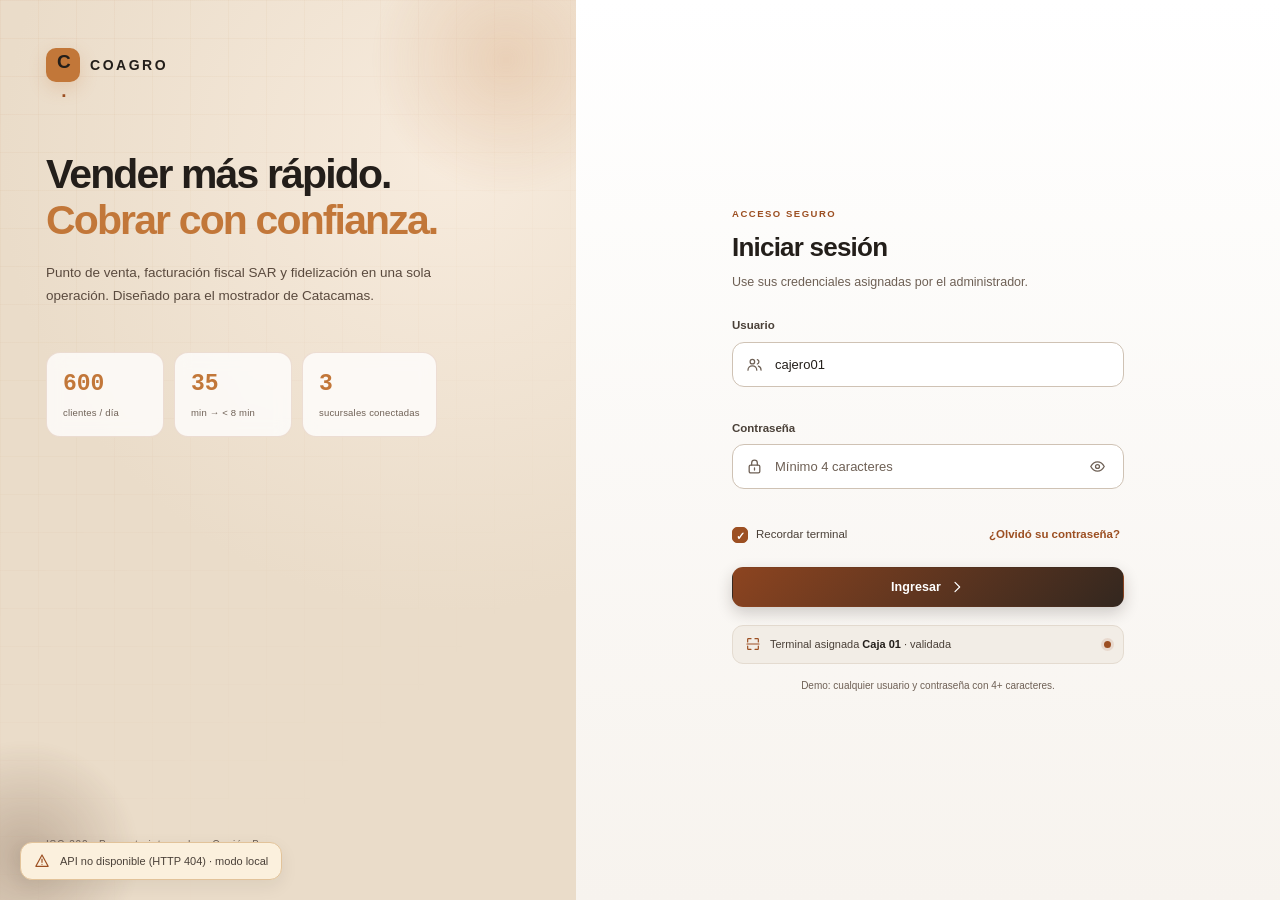
==== commit e0012ac6: "Auditoria HCI por pantalla, accesibilidad AA y feedback menor a 400ms" ====
--- a/prototipo/index.html
+++ b/prototipo/index.html
@@ -43,6 +43,7 @@
   <symbol id="i-spark" viewBox="0 0 24 24"><path d="m12 2 1.8 6.2L20 10l-6.2 1.8L12 18l-1.8-6.2L4 10l6.2-1.8zM19 17l.7 2.3L22 20l-2.3.7L19 23l-.7-2.3L16 20l2.3-.7z"/></symbol>
   <symbol id="i-logout" viewBox="0 0 24 24"><path d="M10 4H5a2 2 0 0 0-2 2v12a2 2 0 0 0 2 2h5M15 8l4 4-4 4M19 12H9"/></symbol>
   <symbol id="i-clock" viewBox="0 0 24 24"><circle cx="12" cy="12" r="9"/><path d="M12 7v5l3.5 2"/></symbol>
+  <symbol id="i-help" viewBox="0 0 24 24"><circle cx="12" cy="12" r="9"/><path d="M9.6 9a2.5 2.5 0 1 1 4.2 1.8c-1 .8-1.8 1.2-1.8 2.7M12 17h.01"/></symbol>
   <symbol id="i-tag" viewBox="0 0 24 24"><path d="M3 12V4a1 1 0 0 1 1-1h8l9 9-9 9z"/><circle cx="7.5" cy="7.5" r="1.2"/></symbol>
   <symbol id="i-download" viewBox="0 0 24 24"><path d="M12 3v12m0 0 4.5-4.5M12 15l-4.5-4.5M4 17v3a1 1 0 0 0 1 1h14a1 1 0 0 0 1-1v-3"/></symbol>
 </svg>
@@ -91,9 +92,10 @@
       <button class="icon-btn menu-btn" id="menuBtn" aria-label="Abrir menú"><svg class="ico"><use href="#i-menu"/></svg></button>
       <div class="crumb"><span id="crumbModule">Operación</span><svg class="ico"><use href="#i-chev"/></svg><strong id="crumbTitle">Inicio de sesión</strong></div>
       <div class="top-actions">
-        <span class="api-chip" id="apiChip">Comprobando…</span>
-        <button class="btn btn-soft top-shift-close" id="topCloseShift" hidden><svg class="ico"><use href="#i-lock"/></svg> Cerrar turno</button>
+        <span class="api-chip" id="apiChip" aria-live="polite">Comprobando…</span>
+        <button class="btn btn-soft top-shift-close" id="topCloseShift" hidden aria-label="Cerrar turno"><svg class="ico"><use href="#i-lock"/></svg><span>Cerrar turno</span></button>
         <span class="branch-chip"><span class="branch-dot"></span> Catacamas · Matriz</span>
+        <button class="icon-btn" id="helpBtn" aria-label="Ayuda rápida"><svg class="ico"><use href="#i-help"/></svg></button>
         <button class="icon-btn notify" id="notifyBtn" aria-label="Notificaciones"><svg class="ico"><use href="#i-bell"/></svg><span class="badge" id="notifyBadge">3</span></button>
         <span class="clock" id="liveClock">--:--</span>
         <span class="avatar avatar-top">AC</span>
@@ -137,7 +139,7 @@
                 </label>
                 <label class="field">
                   <span>Contraseña</span>
-                  <div class="input-wrap"><svg class="ico"><use href="#i-lock"/></svg><input id="loginPass" type="password" value="demo1234" autocomplete="current-password" placeholder="••••••••"><button type="button" class="in-btn" id="togglePass" aria-label="Mostrar contraseña"><svg class="ico"><use href="#i-eye"/></svg></button></div>
+                  <div class="input-wrap"><svg class="ico"><use href="#i-lock"/></svg><input id="loginPass" type="password" autocomplete="current-password" placeholder="Mínimo 4 caracteres"><button type="button" class="in-btn" id="togglePass" aria-label="Mostrar contraseña"><svg class="ico"><use href="#i-eye"/></svg></button></div>
                   <small class="field-error" id="passError"></small>
                 </label>
                 <div class="form-row">
@@ -266,10 +268,12 @@
               <div><small>ADQUIRENTE</small><strong id="invClient">María Fernanda López</strong><span id="invClientDoc">RTN 0801-1990-12345</span><span id="invClientAddr">Catacamas, Olancho</span></div>
               <div><small>CONDICIÓN DE PAGO</small><strong id="invPay">Efectivo · Contado</strong><span id="invExento">Cliente no exonerado</span></div>
             </div>
-            <table class="inv-table">
-              <thead><tr><th>CANT.</th><th>DESCRIPCIÓN</th><th>GRAVADO 15%</th><th>GRAVADO 18%</th><th>EXENTO</th><th>ISV</th><th>TOTAL</th></tr></thead>
-              <tbody id="invLines"></tbody>
-            </table>
+            <div class="table-scroll inv-table-scroll">
+              <table class="inv-table">
+                <thead><tr><th>CANT.</th><th>DESCRIPCIÓN</th><th>GRAVADO 15%</th><th>GRAVADO 18%</th><th>EXENTO</th><th>ISV</th><th>TOTAL</th></tr></thead>
+                <tbody id="invLines"></tbody>
+              </table>
+            </div>
             <div class="inv-bottom">
               <div class="inv-notes"><strong>Notas fiscales</strong><p>Comprobante autorizado por el Servicio de Administración de Rentas. Conserve este documento para efectos de deducción y garantía.</p><div class="qr-block"><div class="qr" id="invQr"></div><div><small>VERIFICACIÓN TRIBUTARIA</small><span class="mono" id="invHash">SAR-9F3B2A7C</span></div></div></div>
               <div class="inv-totals">
--- a/prototipo/styles.css
+++ b/prototipo/styles.css
@@ -9,7 +9,7 @@
   --surface-2:#F2EDE6;
   --ink:#231E1A;
   --ink-soft:#4A4038;
-  --muted:#7C7067;
+  --muted:#6E6055;
   --line:#E4DBD0;
   --line-strong:#CFC2B4;
   --ink-deep:#231E1A;
@@ -17,16 +17,16 @@
   --accent:#9C4F22;
   --accent-soft:#F6E7D8;
   --accent-bright:#C27739;
-  --amber:#A85E2C;
+  --amber:#98531F;
   --amber-soft:#FBF0DD;
-  --red:#B4473F;
+  --red:#A83C35;
   --red-soft:#F9E4E1;
   --neutral-strong:#8C4420;
   --neutral-soft:#F6EFE7;
-  --r-sm:10px;--r:14px;--r-lg:20px;--r-xl:26px;
-  --sh-1:0 1px 2px rgba(35,25,18,.04),0 4px 14px rgba(35,25,18,.045);
-  --sh-2:0 8px 28px rgba(35,25,18,.10);
-  --sh-3:0 20px 50px rgba(35,25,18,.20);
+  --r-sm:10px;--r:14px;--r-lg:18px;--r-xl:24px;
+  --sh-1:0 1px 2px rgba(35,25,18,.03),0 3px 10px rgba(35,25,18,.035);
+  --sh-2:0 6px 18px rgba(35,25,18,.07);
+  --sh-3:0 12px 30px rgba(35,25,18,.16);
   --mono:ui-monospace,SFMono-Regular,"SF Mono",Menlo,Consolas,"Liberation Mono",monospace;
   --ease:cubic-bezier(.22,.8,.24,1);
 }
@@ -70,9 +70,9 @@
 .brand-mark.small{width:34px;height:34px;font-size:19px;border-radius:10px}
 .brand-text{display:flex;flex-direction:column;line-height:1.2}
 .brand-text strong{font-size:17px;letter-spacing:.16em;color:#fff}
-.brand-text small{font-size:10px;color:#8A7B6E;margin-top:3px;letter-spacing:.02em}
-.side-scroll{flex:1;overflow-y:auto;scrollbar-width:thin;scrollbar-color:#DCCFBF transparent}
-.side-label{font-size:9.5px;letter-spacing:.18em;color:#6E6055;font-weight:700;margin:8px 12px 10px}
+.brand-text small{font-size:10px;color:#9CB2C2;margin-top:3px;letter-spacing:.02em}
+.side-scroll{flex:1;overflow-y:auto;scrollbar-width:thin;scrollbar-color:#8FA6B5 transparent}
+.side-label{font-size:9.5px;letter-spacing:.18em;color:#9CB2C2;font-weight:700;margin:8px 12px 10px}
 .side-nav{display:flex;flex-direction:column;gap:3px;margin-bottom:20px}
 .nav-item{
   display:flex;align-items:center;gap:11px;width:100%;height:41px;padding:0 11px;
@@ -81,15 +81,15 @@
 }
 .nav-item .ico{width:17px;height:17px;opacity:.85}
 .nav-item:hover{background:rgba(255,255,255,.06);color:#fff;transform:translateX(2px)}
-.nav-item.active{background:rgba(194,119,57,.13);color:var(--accent-bright)}
+.nav-item.active{background:rgba(194,119,57,.13);color:#E3B07A}
 .nav-item.active::before{content:"";position:absolute;left:0;top:10px;bottom:10px;width:3px;border-radius:3px;background:var(--accent-bright)}
-.nav-item kbd{margin-left:auto;background:rgba(255,255,255,.07);border-color:rgba(255,255,255,.14);color:#6E6055}
+.nav-item kbd{margin-left:auto;background:rgba(255,255,255,.07);border-color:rgba(255,255,255,.14);color:#9CB2C2}
 .nav-dot{margin-left:auto;width:7px;height:7px;border-radius:50%;background:var(--amber);box-shadow:0 0 0 3px rgba(168,94,44,.16)}
 .side-foot{border-top:1px solid rgba(255,255,255,.08);padding-top:14px;display:flex;flex-direction:column;gap:10px}
 .shift-mini{display:flex;align-items:center;gap:10px;background:rgba(255,255,255,.055);border:1px solid rgba(255,255,255,.07);border-radius:12px;padding:10px 11px}
 .shift-mini div{display:flex;flex-direction:column;line-height:1.3}
 .shift-mini strong{font-size:11.5px;color:#F3ECE3}
-.shift-mini small{font-size:10px;color:#8A7B6E}
+.shift-mini small{font-size:10px;color:#9CB2C2}
 .pulse-dot{width:8px;height:8px;border-radius:50%;background:var(--accent-bright);box-shadow:0 0 0 4px rgba(194,119,57,.13);flex:none;animation:pulse 2.2s infinite}
 .shift-mini.closed .pulse-dot{background:#8A7B6E;box-shadow:none;animation:none}
 .user-mini{display:flex;align-items:center;gap:9px;background:transparent;border:0;color:#E1D6C8;width:100%;padding:6px 7px;border-radius:11px;text-align:left}
@@ -97,24 +97,24 @@
 .avatar{width:34px;height:34px;border-radius:10px;background:linear-gradient(145deg,#7A4A2E,#2C211B);color:#F3ECE3;display:grid;place-items:center;font-size:11px;font-weight:800;letter-spacing:.03em;flex:none}
 .user-mini-text{display:flex;flex-direction:column;flex:1;line-height:1.25}
 .user-mini-text strong{font-size:11.5px;color:#fff}
-.user-mini-text small{font-size:9.5px;color:#8A7B6E}
-.user-mini .ico{width:15px;height:15px;color:#6E6055}
+.user-mini-text small{font-size:9.5px;color:#9CB2C2}
+.user-mini .ico{width:15px;height:15px;color:#9CB2C2}
 
 .main{margin-left:250px;width:calc(100% - 250px);min-height:100vh;display:flex;flex-direction:column}
 .topbar{
   height:66px;flex:none;position:sticky;top:0;z-index:25;
   display:flex;align-items:center;gap:16px;padding:0 28px;
-  background:rgba(247,243,238,.92);backdrop-filter:blur(16px) saturate(140%);
+  background:rgba(247,243,238,.94);backdrop-filter:blur(10px) saturate(130%);
   border-bottom:1px solid var(--line);
 }
 .menu-btn{display:none}
 .crumb{display:flex;align-items:center;gap:8px;font-size:12px;color:var(--muted);min-width:0}
-.crumb .ico{width:13px;height:13px;color:#7C7067}
+.crumb .ico{width:13px;height:13px;color:#6E6055}
 .crumb strong{color:var(--ink);font-weight:700;white-space:nowrap;overflow:hidden;text-overflow:ellipsis}
 .top-actions{margin-left:auto;display:flex;align-items:center;gap:13px}
 .api-chip{display:inline-flex;align-items:center;gap:6px;font-size:10px;font-weight:800;letter-spacing:.04em;color:#9C4F22;background:var(--accent-soft);border:1px solid #DCC9B5;border-radius:999px;padding:5px 10px;white-space:nowrap}
 .api-chip::before{content:"";width:6px;height:6px;border-radius:50%;background:var(--accent)}
-.api-chip.local{color:#A85E2C;background:var(--amber-soft);border-color:#E2C39A}
+.api-chip.local{color:#98531F;background:var(--amber-soft);border-color:#E2C39A}
 .api-chip.local::before{background:var(--amber)}
 .top-shift-close{height:32px;padding:0 11px;font-size:10.5px;box-shadow:none}
 .branch-chip{display:flex;align-items:center;gap:7px;font-size:11.5px;font-weight:600;color:var(--ink-soft);background:var(--surface);border:1px solid var(--line);border-radius:999px;padding:6px 11px}
@@ -127,8 +127,8 @@
 .avatar-top{width:34px;height:34px;border-radius:50%;background:linear-gradient(145deg,#9C4F22,#33271F)}
 .content{flex:1;padding:24px 28px 64px;width:100%;max-width:1660px;margin:0 auto}
 .screen{display:none}
-.screen.active{display:block;animation:screenIn .34s var(--ease)}
-.screen.active>.page-head,.screen.active>.login-shell,.screen.active>.pos-grid,.screen.active>.clients-grid,.screen.active>.invoice-wrap,.screen.active>.stat-strip,.screen.active>.table-panel,.screen.active>.cxc-summary,.screen.active>.closing-grid,.screen.active>.kpi-grid,.screen.active>.dash-grid{animation:rise .46s var(--ease) both}
+.screen.active{display:block;animation:screenIn .24s var(--ease)}
+.screen.active>.page-head,.screen.active>.login-shell,.screen.active>.pos-grid,.screen.active>.clients-grid,.screen.active>.invoice-wrap,.screen.active>.stat-strip,.screen.active>.table-panel,.screen.active>.cxc-summary,.screen.active>.closing-grid,.screen.active>.kpi-grid,.screen.active>.dash-grid{animation:rise .30s var(--ease) both}
 
 /* ---------- COMPONENTES BASE ---------- */
 .btn{
@@ -153,7 +153,7 @@
 .btn-row .btn{flex:1}
 .ripple .ripple-wave{position:absolute;border-radius:50%;background:rgba(255,255,255,.42);transform:scale(0);animation:ripple .55s ease-out;pointer-events:none}
 .btn-soft .ripple-wave,.btn-ghost .ripple-wave{background:rgba(156,79,34,.22)}
-.link-btn{border:0;background:none;color:var(--accent);font-size:11.5px;font-weight:700;display:inline-flex;align-items:center;gap:4px;padding:4px}
+.link-btn{border:0;background:none;color:var(--accent);font-size:11.5px;font-weight:700;display:inline-flex;align-items:center;gap:4px;padding:4px;min-height:24px}
 .link-btn:hover{text-decoration:underline}
 .link-btn .ico{width:13px;height:13px}
 .panel{background:var(--surface);border:1px solid var(--line);border-radius:var(--r-lg);box-shadow:var(--sh-1)}
@@ -170,9 +170,9 @@
 .field>span{display:block;font-size:11.5px;font-weight:700;margin-bottom:7px;color:var(--ink-soft)}
 .input-wrap{display:flex;align-items:center;gap:10px;height:45px;padding:0 13px;border:1px solid var(--line-strong);border-radius:12px;background:var(--surface);transition:border-color .18s,box-shadow .18s}
 .input-wrap:focus-within{border-color:var(--accent);box-shadow:0 0 0 3px rgba(156,79,34,.10)}
-.input-wrap .ico{width:17px;height:17px;color:#7C7067}
-.input-wrap input{border:0;outline:0;background:none;flex:1;min-width:0;font-size:13px;font-variant-numeric:tabular-nums}
-.input-wrap input::placeholder{color:#7C7067}
+.input-wrap .ico{width:17px;height:17px;color:#6E6055}
+.input-wrap input{border:0;outline:0;background:none;flex:1;min-width:0;height:100%;min-height:26px;font-size:13px;font-variant-numeric:tabular-nums}
+.input-wrap input::placeholder{color:#6E6055}
 .in-btn{border:0;background:none;color:var(--muted);padding:4px;display:grid;place-items:center;border-radius:6px}
 .in-btn:hover{color:var(--accent);background:var(--accent-soft)}
 .field-error{display:block;color:var(--red);font-size:10.5px;min-height:14px;margin-top:4px}
@@ -187,9 +187,9 @@
 .select:focus{border-color:var(--accent)}
 .search-field{display:flex;align-items:center;gap:10px;height:44px;padding:0 13px;border:1px solid var(--line-strong);border-radius:12px;background:var(--surface);transition:border-color .18s,box-shadow .18s;flex:1;min-width:0}
 .search-field:focus-within{border-color:var(--accent);box-shadow:0 0 0 3px rgba(156,79,34,.10)}
-.search-field .ico{color:#7C7067;width:17px;height:17px}
-.search-field input{border:0;outline:0;background:none;flex:1;min-width:0;font-size:12.5px}
-.search-field input::placeholder{color:#7C7067}
+.search-field .ico{color:#6E6055;width:17px;height:17px}
+.search-field input{border:0;outline:0;background:none;flex:1;min-width:0;height:100%;min-height:26px;font-size:12.5px}
+.search-field input::placeholder{color:#6E6055}
 .search-field.compact{height:38px;max-width:300px}
 .search-row{display:flex;gap:9px;margin-bottom:14px}
 
@@ -249,19 +249,21 @@
 .product-card{
   position:relative;text-align:left;background:var(--surface);border:1px solid var(--line);border-radius:14px;
   padding:13px 12px 11px;min-height:118px;display:flex;flex-direction:column;gap:4px;
-  transition:transform .2s var(--ease),box-shadow .2s,border-color .2s;animation:cardIn .32s var(--ease) both;
+  transition:transform .16s var(--ease),box-shadow .18s,border-color .18s;animation:cardIn .22s var(--ease) both;
 }
 .product-card:hover{transform:translateY(-3px);box-shadow:var(--sh-2);border-color:#DCC9B5}
 .product-card:active{transform:scale(.97)}
 .product-card .p-icon{width:30px;height:30px;border-radius:9px;background:var(--accent-soft);color:var(--accent);display:grid;place-items:center;margin-bottom:6px}
 .product-card .p-icon .ico{width:16px;height:16px}
 .product-card .p-name{font-size:12px;font-weight:700;line-height:1.25;overflow:hidden;text-overflow:ellipsis;white-space:nowrap}
-.product-card .p-code{font-family:var(--mono);font-size:9px;color:#7C7067}
+.product-card .p-code{font-family:var(--mono);font-size:9px;color:#6E6055}
 .product-card .p-bottom{margin-top:auto;display:flex;align-items:center;justify-content:space-between;gap:6px}
 .product-card .p-price{font-family:var(--mono);font-size:13px;font-weight:800;color:var(--ink-deep)}
 .product-card .p-stock{font-size:9px;color:var(--muted);background:var(--surface-2);border:1px solid var(--line);border-radius:6px;padding:1px 5px}
-.product-card .p-promo{position:absolute;top:10px;right:10px;font-size:8.5px;font-weight:800;color:#A85E2C;background:var(--amber-soft);border-radius:5px;padding:2px 5px}
+.product-card .p-promo{position:absolute;top:10px;right:10px;font-size:8.5px;font-weight:800;color:#98531F;background:var(--amber-soft);border-radius:5px;padding:2px 5px}
 .product-card.oos{opacity:.55}
+.catalog-more{grid-column:1/-1;height:38px;border:1px dashed var(--line-strong);border-radius:11px;background:var(--surface-2);color:var(--accent);font-size:11px;font-weight:750;transition:background .18s,border-color .18s}
+.catalog-more:hover{background:var(--accent-soft);border-color:var(--accent)}
 .catalog-empty{grid-column:1/-1;padding:50px 20px;text-align:center;color:var(--muted)}
 .catalog-empty .ico{width:30px;height:30px;margin-bottom:8px;color:#8A7B6E}
 .empty-state{display:flex;flex-direction:column;align-items:center;justify-content:center;gap:6px;padding:34px 18px;text-align:center;color:var(--muted)}
@@ -283,19 +285,19 @@
 .client-select small{font-size:9.5px;color:var(--muted)}
 .client-select strong{font-size:11.5px}
 .client-select .ico{width:14px;height:14px;color:var(--muted)}
-.cart-head{display:grid;grid-template-columns:1fr 62px 76px;gap:6px;font-size:9px;letter-spacing:.12em;font-weight:800;color:#7C7067;margin-bottom:6px;padding:0 2px}
+.cart-head{display:grid;grid-template-columns:1fr 72px 76px;gap:6px;font-size:9px;letter-spacing:.12em;font-weight:800;color:#6E6055;margin-bottom:6px;padding:0 2px}
 .cart-head span:nth-child(2),.cart-head span:nth-child(3){text-align:right}
 .cart-lines{flex:1;min-height:90px;overflow-y:auto;scrollbar-width:thin;scrollbar-color:var(--line-strong) transparent}
-.cart-row{display:grid;grid-template-columns:1fr 62px 76px;gap:6px;align-items:center;padding:8px 2px;border-bottom:1px solid var(--line);animation:slideIn .25s var(--ease)}
+.cart-row{display:grid;grid-template-columns:1fr 72px 76px;gap:6px;align-items:center;padding:8px 2px;border-bottom:1px solid var(--line);animation:slideIn .25s var(--ease)}
 .cart-row .c-name{font-size:11.5px;font-weight:650;line-height:1.2;overflow:hidden;text-overflow:ellipsis;white-space:nowrap}
 .cart-row .c-sub{font-family:var(--mono);font-size:9px;color:var(--muted)}
 .qty-ctrl{display:flex;align-items:center;justify-content:flex-end;gap:3px}
-.qty-ctrl button{width:20px;height:20px;border-radius:6px;border:1px solid var(--line);background:var(--surface);display:grid;place-items:center;color:var(--muted)}
+.qty-ctrl button{width:25px;height:25px;border-radius:6px;border:1px solid var(--line);background:var(--surface);display:grid;place-items:center;color:var(--muted)}
 .qty-ctrl button:hover{background:var(--accent-soft);color:var(--accent);border-color:#DCC9B5}
 .qty-ctrl .ico{width:11px;height:11px}
 .qty-ctrl b{font-family:var(--mono);font-size:11px;min-width:14px;text-align:center}
 .cart-row .c-amount{font-family:var(--mono);font-size:11.5px;font-weight:700;text-align:right}
-.cart-empty{display:flex;flex-direction:column;align-items:center;justify-content:center;height:100%;min-height:110px;color:#7C7067;gap:7px;text-align:center}
+.cart-empty{display:flex;flex-direction:column;align-items:center;justify-content:center;height:100%;min-height:110px;color:#6E6055;gap:7px;text-align:center}
 .cart-empty .ico{width:26px;height:26px}
 .cart-empty span{font-size:10.5px}
 .ticket-summary{padding-top:10px;border-top:1px dashed var(--line-strong);margin-top:8px}
@@ -304,7 +306,7 @@
 .discount-row{margin:8px 0}
 .discount-input{display:flex;align-items:center;gap:4px;border:1px solid var(--line-strong);border-radius:8px;padding:0 7px;height:27px;background:var(--surface)}
 .discount-input span{font-family:var(--mono);font-size:10px;color:var(--muted)}
-.discount-input input{width:62px;border:0;outline:0;background:none;text-align:right;font-family:var(--mono);font-size:11px}
+.discount-input input{width:62px;height:26px;min-height:26px;border:0;outline:0;background:none;text-align:right;font-family:var(--mono);font-size:11px}
 .sum-total{display:flex;align-items:center;justify-content:space-between;background:var(--accent-soft);color:var(--ink);border:1px solid #DCC9B5;border-radius:12px;padding:11px 13px;margin-top:10px}
 .sum-total span{font-size:10px;letter-spacing:.14em;font-weight:800;color:var(--accent)}
 .sum-total strong{font-family:var(--mono);font-size:19px;font-variant-numeric:tabular-nums;color:var(--ink)}
@@ -341,7 +343,7 @@
 .tag{font-size:9.5px;font-weight:750;padding:4px 8px;border-radius:7px;background:var(--surface-2);border:1px solid var(--line);color:var(--ink-soft)}
 .tag.good{background:var(--accent-soft);border-color:#DCC9B5;color:#9C4F22}
 .tag.warn{background:var(--red-soft);border-color:#EAC7C1;color:var(--red)}
-.tag.amber{background:var(--amber-soft);border-color:#E2C39A;color:#A85E2C}
+.tag.amber{background:var(--amber-soft);border-color:#E2C39A;color:#98531F}
 .cd-kpis{display:grid;grid-template-columns:repeat(4,1fr);gap:10px;margin:18px 0}
 .cd-kpi{background:var(--surface-2);border:1px solid var(--line);border-radius:13px;padding:13px}
 .cd-kpi small{font-size:9.5px;color:var(--muted);display:block;margin-bottom:5px}
@@ -353,9 +355,9 @@
 .credit-top span{font-family:var(--mono);font-size:11px;color:var(--muted)}
 .progress{height:8px;border-radius:99px;background:var(--line);overflow:hidden}
 .progress i{display:block;height:100%;border-radius:99px;background:linear-gradient(90deg,#9C4F22,#C27739);width:0;transition:width .9s var(--ease)}
-.progress.warn i{background:linear-gradient(90deg,#B4473F,#A85E2C)}
+.progress.warn i{background:linear-gradient(90deg,#A83C35,#98531F)}
 .credit-foot{display:flex;justify-content:space-between;font-size:10px;color:var(--muted);margin-top:7px}
-.cd-alert{display:flex;align-items:flex-start;gap:9px;background:var(--amber-soft);border:1px solid #E2C39A;border-radius:11px;padding:10px 12px;margin-bottom:16px;font-size:11px;color:#A85E2C}
+.cd-alert{display:flex;align-items:flex-start;gap:9px;background:var(--amber-soft);border:1px solid #E2C39A;border-radius:11px;padding:10px 12px;margin-bottom:16px;font-size:11px;color:#98531F}
 .cd-alert .ico{width:16px;height:16px;flex:none;margin-top:1px}
 .cd-actions{display:flex;gap:8px;flex-wrap:wrap;margin-bottom:20px}
 .section-title{font-size:12px;font-weight:800;margin:0 0 10px;display:flex;align-items:center;justify-content:space-between}
@@ -369,13 +371,13 @@
 .tl-item .mono{float:right;font-size:11px;font-weight:700}
 
 /* ---------- 04 FACTURA ---------- */
-.invoice-wrap{display:grid;grid-template-columns:minmax(0,1fr) 258px;gap:18px;align-items:start}
+.invoice-wrap{display:grid;grid-template-columns:minmax(0,1fr) 258px;gap:18px;align-items:start;min-width:0}
 .invoice-paper{
   --canvas:#FBF7F1;--surface:#FFFFFF;--surface-2:#F3ECE3;--ink:#231E1A;--ink-soft:#4A4038;
-  --muted:#7C7067;--line:#E8DFD4;--line-strong:#CFC2B4;--accent:#8C4420;--ink-deep:#231E1A;
-  background:#FFFFFF;color:#231E1A;border:1px solid #E8DFD4;border-radius:12px;box-shadow:var(--sh-2);padding:32px 34px;max-width:920px;
-}
-.inv-foot{color:#7C7067!important}
+  --muted:#6E6055;--line:#E8DFD4;--line-strong:#CFC2B4;--accent:#8C4420;--ink-deep:#231E1A;
+  background:#FFFFFF;color:#231E1A;border:1px solid #E8DFD4;border-radius:12px;box-shadow:var(--sh-2);padding:32px 34px;max-width:920px;min-width:0;
+}
+.inv-foot{color:#6E6055!important}
 .inv-top{display:flex;justify-content:space-between;gap:20px;padding-bottom:18px;border-bottom:2px solid var(--ink-deep)}
 .inv-brand{display:flex;gap:12px;align-items:flex-start}
 .inv-brand div{display:flex;flex-direction:column;line-height:1.45}
@@ -412,7 +414,7 @@
 .inv-grand{display:flex;align-items:center;justify-content:space-between;border-top:2px solid var(--ink-deep);margin-top:7px;padding-top:11px!important;color:var(--ink-deep)!important}
 .inv-grand span{font-size:10px;font-weight:800;letter-spacing:.08em}
 .inv-grand strong{font-family:var(--mono);font-size:19px}
-.inv-foot{display:flex;justify-content:space-between;gap:10px;border-top:1px dashed var(--line-strong);margin-top:22px;padding-top:10px;font-family:var(--mono);font-size:8.5px;color:#7C7067;flex-wrap:wrap}
+.inv-foot{display:flex;justify-content:space-between;gap:10px;border-top:1px dashed var(--line-strong);margin-top:22px;padding-top:10px;font-family:var(--mono);font-size:8.5px;color:#6E6055;flex-wrap:wrap}
 .invoice-side{display:flex;flex-direction:column;gap:12px}
 .side-card{padding:17px}
 .side-card h3{font-size:15px;margin:0 0 5px}
@@ -436,8 +438,9 @@
 .table-toolbar{display:flex;align-items:center;gap:10px;padding:14px 16px;border-bottom:1px solid var(--line);flex-wrap:wrap}
 .table-toolbar .search-field{margin-right:auto}
 .table-scroll{overflow-x:auto;scrollbar-width:thin}
+.inv-table-scroll{width:100%;max-width:100%;min-width:0;overflow-x:auto}
 .data-table{width:100%;border-collapse:collapse;font-size:11.5px;min-width:720px}
-.data-table th{position:sticky;top:0;background:var(--surface-2);text-align:left;font-size:9px;letter-spacing:.1em;color:#7C7067;font-weight:800;padding:11px 14px;border-bottom:1px solid var(--line-strong);white-space:nowrap;z-index:1}
+.data-table th{position:sticky;top:0;background:var(--surface-2);text-align:left;font-size:9px;letter-spacing:.1em;color:#6E6055;font-weight:800;padding:11px 14px;border-bottom:1px solid var(--line-strong);white-space:nowrap;z-index:1}
 .data-table td{padding:11px 14px;border-bottom:1px solid var(--line);white-space:nowrap}
 .data-table tr:last-child td{border-bottom:0}
 .data-table tbody tr{transition:background .16s}
@@ -447,7 +450,7 @@
 .p-dot{width:26px;height:26px;border-radius:8px;background:var(--accent-soft);color:var(--accent);display:grid;place-items:center;flex:none}
 .p-dot .ico{width:14px;height:14px}
 .badge{display:inline-block;font-size:9px;font-weight:800;padding:3px 7px;border-radius:6px;background:var(--surface-2);color:var(--muted);border:1px solid var(--line)}
-.badge.promo{background:var(--amber-soft);color:#A85E2C;border-color:#E2C39A}
+.badge.promo{background:var(--amber-soft);color:#98531F;border-color:#E2C39A}
 .badge.ok{background:var(--accent-soft);color:#9C4F22;border-color:#DCC9B5}
 .badge.bad{background:var(--red-soft);color:var(--red);border-color:#EAC7C1}
 .row-actions{display:flex;gap:4px;justify-content:flex-end}
@@ -504,7 +507,7 @@
 .recon-diff b{font-family:var(--mono);font-size:24px;display:block;margin-top:3px}
 .recon-note{border:1px solid var(--line-strong);border-radius:10px;padding:9px 11px;min-height:66px;resize:vertical;width:100%;font-size:11px;outline:none;margin-bottom:10px}
 .recon-note:focus{border-color:var(--accent)}
-.supervisor-warn{display:flex;gap:8px;background:var(--amber-soft);border:1px solid #E2C39A;border-radius:10px;padding:9px;font-size:10px;color:#A85E2C;margin-bottom:10px}
+.supervisor-warn{display:flex;gap:8px;background:var(--amber-soft);border:1px solid #E2C39A;border-radius:10px;padding:9px;font-size:10px;color:#98531F;margin-bottom:10px}
 .supervisor-warn .ico{width:15px;height:15px;flex:none}
 
 /* ---------- 08 DASHBOARD ---------- */
@@ -532,9 +535,9 @@
 .line-chart svg{width:100%;height:100%;overflow:visible}
 .chart-grid{stroke:var(--line);stroke-width:1;stroke-dasharray:3 4}
 .chart-area{fill:url(#chartGrad)}
-.chart-line{fill:none;stroke:var(--accent);stroke-width:2.5;stroke-linecap:round;stroke-linejoin:round;stroke-dasharray:900;stroke-dashoffset:900;animation:draw 1.4s var(--ease) forwards}
+.chart-line{fill:none;stroke:var(--accent);stroke-width:2.5;stroke-linecap:round;stroke-linejoin:round;stroke-dasharray:900;stroke-dashoffset:900;animation:draw .9s var(--ease) forwards}
 .chart-dot{fill:#fff;stroke:var(--accent);stroke-width:2.5;opacity:0;animation:fadeIn .3s 1s forwards}
-.chart-label{fill:#7C7067;font-size:9px;font-family:var(--mono)}
+.chart-label{fill:#6E6055;font-size:9px;font-family:var(--mono)}
 .donut-wrap{display:flex;align-items:center;gap:20px;flex-wrap:wrap}
 .donut{width:132px;height:132px;border-radius:50%;display:grid;place-items:center;flex:none;background:conic-gradient(var(--accent) 0 62%,var(--amber) 62% 82%,var(--red) 82% 100%);animation:donutIn .9s var(--ease)}
 .donut-center{width:94px;height:94px;border-radius:50%;background:var(--surface);display:flex;flex-direction:column;align-items:center;justify-content:center;box-shadow:inset 0 0 0 1px var(--line)}
@@ -549,7 +552,7 @@
 .heat-table td:first-child{font-weight:700;color:var(--ink-soft)}
 .heat-cell{height:32px;border-radius:7px;display:grid;place-items:center;font-family:var(--mono);font-size:10px;font-weight:700;transition:transform .18s}
 .heat-cell:hover{transform:scale(1.05)}
-.h-1{background:#F6EFE7;color:#7C7067}.h-2{background:#E4D4C0;color:#D2B18A}.h-3{background:#BC8A56;color:#231E1A}.h-4{background:#9C4F22;color:#fff}
+.h-1{background:#F6EFE7;color:#6E6055}.h-2{background:#E4D4C0;color:#5A4A3E}.h-3{background:#BC8A56;color:#231E1A}.h-4{background:#9C4F22;color:#fff}
 .goal-row{margin-bottom:13px}
 .goal-top{display:flex;justify-content:space-between;font-size:11px;margin-bottom:6px}
 .goal-top b{font-weight:700}
@@ -570,7 +573,7 @@
 .modal-panel{
   position:relative;pointer-events:auto;width:min(500px,100%);max-height:88vh;overflow:auto;
   background:var(--surface);border-radius:20px;box-shadow:var(--sh-3);padding:22px;
-  animation:pop .3s cubic-bezier(.2,1.15,.35,1);
+  animation:pop .24s cubic-bezier(.2,1.15,.35,1);
 }
 .modal-panel.wide{width:min(680px,100%)}
 .modal-head{display:flex;align-items:flex-start;justify-content:space-between;gap:12px;margin-bottom:16px}
@@ -666,13 +669,13 @@
   .menu-btn{display:grid}
   .crumb{display:none}
   .content{padding:18px 16px 170px}
-  .topbar{padding:0 16px;height:60px}
+  .topbar{padding:0 16px;height:60px;backdrop-filter:none}
   .branch-chip,.clock{display:none}
   .mobile-checkout{
     display:none;position:fixed;left:0;right:0;bottom:66px;z-index:44;
-    background:rgba(255,255,255,.98);backdrop-filter:blur(14px);
+    background:rgba(255,255,255,.99);backdrop-filter:none;
     border-top:1px solid var(--line);padding:9px 14px calc(9px + env(safe-area-inset-bottom));
-    align-items:center;gap:12px;box-shadow:0 -6px 20px rgba(35,25,18,.07);
+    align-items:center;gap:12px;box-shadow:0 -3px 12px rgba(35,25,18,.05);
   }
   .mobile-checkout.show{display:flex;animation:slideUp .28s var(--ease)}
   .mobile-checkout>div{display:flex;flex-direction:column;line-height:1.2}
@@ -681,7 +684,7 @@
   .mobile-checkout .btn{margin-left:auto;height:48px;min-width:150px;font-size:14px}
   .bottom-nav{
     display:flex;position:fixed;left:0;right:0;bottom:0;z-index:45;height:66px;
-    background:rgba(255,255,255,.97);backdrop-filter:blur(16px);border-top:1px solid var(--line);
+    background:rgba(255,255,255,.99);backdrop-filter:none;border-top:1px solid var(--line);
     padding:6px 6px calc(6px + env(safe-area-inset-bottom));justify-content:space-around;
   }
   .bn-item{flex:1;display:flex;flex-direction:column;align-items:center;justify-content:center;gap:3px;border:0;background:none;color:var(--muted);font-size:9px;font-weight:700;border-radius:11px;transition:all .18s}
@@ -722,8 +725,15 @@
   .search-field.compact{max-width:none}
   .table-toolbar .search-field{width:100%}
   .top-actions{gap:7px}
+  .api-chip{display:none}
+  .top-shift-close{width:32px;padding:0}
+  .top-shift-close span{display:none}
   .notify{width:32px;height:32px}
   .avatar-top{width:30px;height:30px}
+  .inv-top{flex-direction:column;align-items:flex-start}
+  .inv-stamp{text-align:left}
+  .inv-brand strong{overflow-wrap:anywhere}
+  .inv-table-scroll .inv-table{min-width:600px}
   .modal-panel{padding:18px;border-radius:17px}
   .modal-foot{flex-direction:column-reverse}
   .modal-foot .btn{width:100%}
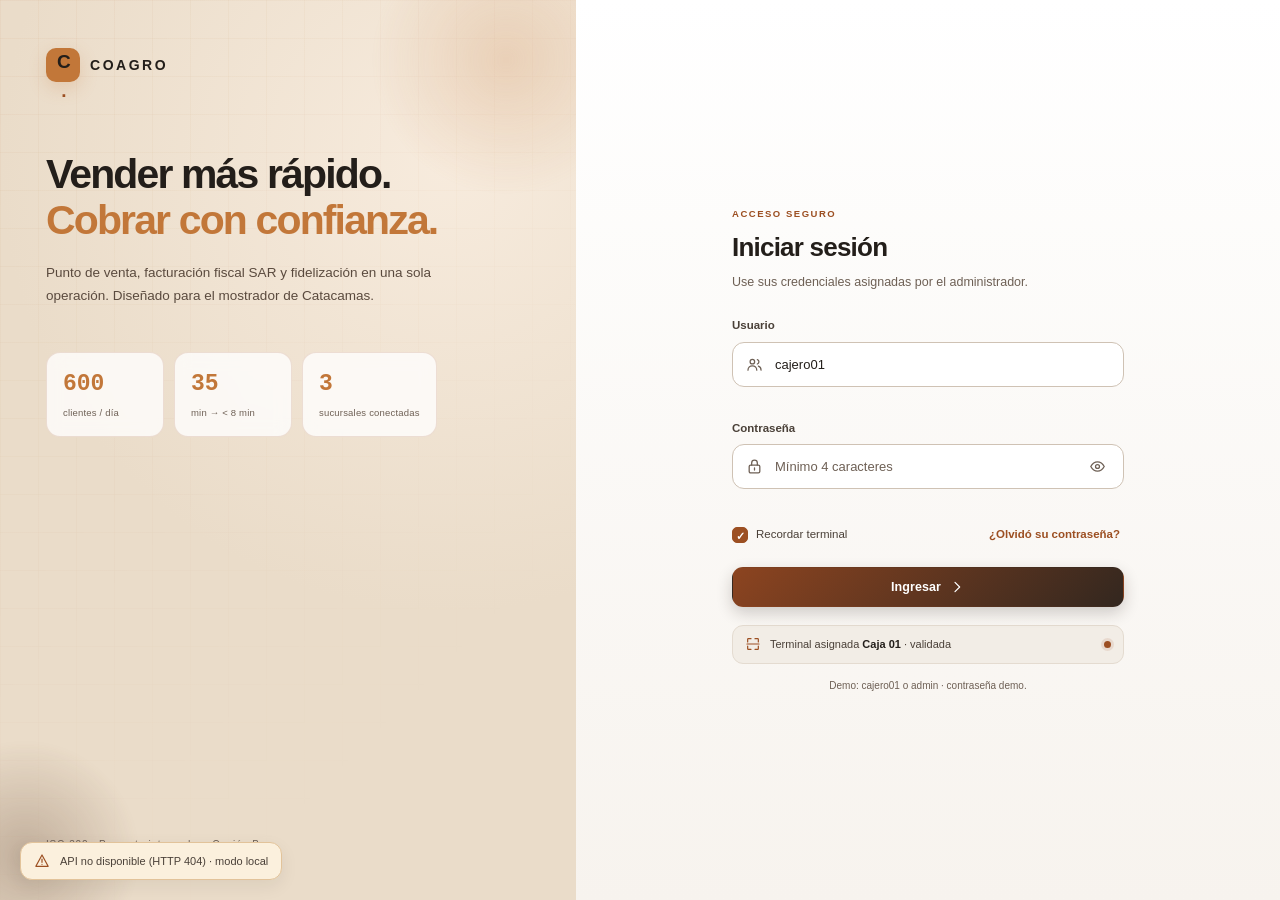
==== commit 1ecb40d5: "Fase 1 compacta, ocho wireframes, guia actualizada y URL publica" ====
--- a/prototipo/index.html
+++ b/prototipo/index.html
@@ -6,6 +6,7 @@
 <meta name="theme-color" content="#F7F3EE">
 <meta name="description" content="COAGRO POS: punto de venta, facturación fiscal SAR, CRM, créditos y analítica comercial.">
 <link rel="icon" type="image/svg+xml" href="favicon.svg">
+<link rel="manifest" href="manifest.webmanifest">
 <title>COAGRO POS · Sistema comercial</title>
 <link rel="stylesheet" href="styles.css">
 </head>
@@ -150,7 +151,7 @@
               </form>
 
               <div class="terminal-note"><svg class="ico"><use href="#i-scan"/></svg><span>Terminal asignada <strong>Caja 01</strong> · validada</span><span class="ok-dot"></span></div>
-              <p class="demo-hint">Demo: cualquier usuario y contraseña con 4+ caracteres.</p>
+              <p class="demo-hint">Demo: cajero01 o admin · contraseña demo.</p>
             </div>
 
             <div class="login-card" id="openingCard" hidden>
@@ -210,6 +211,7 @@
               <div class="sum-row"><span>Exento</span><b id="sumExento">L 0.00</b></div>
               <div class="sum-row"><span>ISV (15% + 18%)</span><b id="sumIsv">L 0.00</b></div>
               <div class="sum-row discount-row"><span>Descuento</span><div class="discount-input"><span>L</span><input id="discountInput" type="number" min="0" step="0.01" value="0"></div></div>
+              <small class="field-error" id="discountError"></small>
               <div class="sum-total"><span>TOTAL</span><strong id="sumTotal" aria-live="polite">L 0.00</strong></div>
             </div>
 
@@ -290,6 +292,7 @@
           <div class="invoice-side">
             <div class="panel side-card"><span class="eyebrow">ESTADO DEL COMPROBANTE</span><h3 id="invStatusTitle">Borrador</h3><p id="invStatusText">Revise los importes y datos del adquirente antes de emitir.</p><div class="status-steps" id="invSteps"><span class="done"></span><span class="done"></span><span></span><span></span></div><small>1. Datos · 2. Cálculo · 3. Emisión · 4. Reporte SAR</small></div>
             <div class="panel side-card"><span class="eyebrow">CONTROL FISCAL</span><ul class="check-list"><li><svg class="ico"><use href="#i-check"/></svg> CAI dentro de vigencia</li><li><svg class="ico"><use href="#i-check"/></svg> Correlativo en rango autorizado</li><li><svg class="ico"><use href="#i-check"/></svg> ISV calculado por sistema</li><li><svg class="ico"><use href="#i-check"/></svg> QR de autenticidad generado</li></ul></div>
+            <div class="panel side-card" id="talonarioCard"><div class="card-title"><div><span class="eyebrow">TALONARIOS SAR</span><h3>CAI y rangos</h3></div><button class="link-btn" id="newTalonarioBtn">Nuevo</button></div><div id="talonarioList"></div></div>
           </div>
         </div>
       </section>
@@ -301,6 +304,7 @@
           <button class="btn btn-primary" id="newProductBtn"><svg class="ico"><use href="#i-plus"/></svg> Nuevo producto</button>
         </div>
         <div class="stat-strip" id="productStats"></div>
+        <div class="panel promotion-panel" id="promotionPanel"><div class="card-title"><div><span class="eyebrow">PROMOCIONES Y COMBOS</span><h3>Ofertas por vigencia</h3></div><button class="btn btn-soft" id="newPromotionBtn"><svg class="ico"><use href="#i-plus"/></svg> Nueva promoción</button></div><div id="promotionList" class="promotion-list"></div><div class="seller-limit-box"><span>Límite de descuento de <b id="sellerLimitName">este vendedor</b></span><div class="discount-input"><span>%</span><input id="sellerLimitInput" type="number" min="0" max="100" step="0.5" value="5"></div><button class="btn btn-soft" id="saveSellerLimit">Guardar</button></div></div>
         <div class="panel table-panel">
           <div class="table-toolbar">
             <div class="search-field compact"><svg class="ico"><use href="#i-search"/></svg><input id="productTableSearch" placeholder="Buscar producto o código…"></div>
@@ -315,9 +319,10 @@
       <section class="screen" data-screen="cxc">
         <div class="page-head">
           <div><span class="eyebrow">MÓDULO 04 · CRM / CxC</span><h1>Cuentas por cobrar</h1><p>Saldos, vencimientos y registro de abonos con recálculo automático.</p></div>
-          <div class="head-actions"><button class="btn btn-soft" id="statementBtn"><svg class="ico"><use href="#i-receipt"/></svg> Estado de cuenta</button><button class="btn btn-primary" id="newPaymentBtn"><svg class="ico"><use href="#i-plus"/></svg> Registrar abono</button></div>
+          <div class="head-actions"><button class="btn btn-soft" id="runCollectionsBtn"><svg class="ico"><use href="#i-bell"/></svg> Ejecutar cobranza</button><button class="btn btn-soft" id="statementBtn"><svg class="ico"><use href="#i-receipt"/></svg> Estado de cuenta</button><button class="btn btn-primary" id="newPaymentBtn"><svg class="ico"><use href="#i-plus"/></svg> Registrar abono</button></div>
         </div>
         <div class="cxc-summary" id="cxcSummary"></div>
+        <div class="panel collection-panel" id="collectionPanel"></div>
         <div class="panel table-panel">
           <div class="table-toolbar">
             <div class="tabs" id="cxcTabs"><button class="tab active" data-tab="todas">Todas</button><button class="tab" data-tab="vigente">Vigentes</button><button class="tab" data-tab="vencido">Vencidas</button></div>
@@ -358,6 +363,7 @@
           <div class="panel chart-card"><div class="card-title"><div><span class="eyebrow">CARTERA</span><h3>Salud de la cartera</h3></div></div><div class="donut-wrap"><div class="donut" id="morosityDonut"><div class="donut-center"><b id="donutCenterPct">12.5%</b><small>morosidad</small></div></div><div class="donut-legend" id="donutLegend"></div></div></div>
           <div class="panel chart-card"><div class="card-title"><div><span class="eyebrow">RENTABILIDAD</span><h3>Mapa de calor de clientes</h3></div><span class="legend">Margen de contribución</span></div><div id="heatmap"></div></div>
           <div class="panel chart-card"><div class="card-title"><div><span class="eyebrow">DESEMPEÑO</span><h3>Metas de vendedores</h3></div></div><div id="sellerGoals"></div></div>
+          <div class="panel chart-card chart-wide" id="marginCard"></div>
           <div class="panel chart-card chart-wide" id="commissionsCard"></div>
           <div class="panel chart-card chart-wide"><div class="card-title"><div><span class="eyebrow">TOP PRODUCTOS</span><h3>Los 10 más vendidos</h3></div><button class="link-btn" id="goProducts">Ver catálogo <svg class="ico"><use href="#i-chev"/></svg></button></div><div class="table-scroll"><table class="data-table"><thead><tr><th>#</th><th>PRODUCTO</th><th>UNIDADES</th><th>VENTAS</th><th>PARTICIPACIÓN</th></tr></thead><tbody id="topProducts"></tbody></table></div></div>
         </div>
--- a/prototipo/styles.css
+++ b/prototipo/styles.css
@@ -357,6 +357,13 @@
 .progress i{display:block;height:100%;border-radius:99px;background:linear-gradient(90deg,#9C4F22,#C27739);width:0;transition:width .9s var(--ease)}
 .progress.warn i{background:linear-gradient(90deg,#A83C35,#98531F)}
 .credit-foot{display:flex;justify-content:space-between;font-size:10px;color:var(--muted);margin-top:7px}
+.credit-eval{border:1px solid var(--line);border-radius:11px;padding:10px 12px;margin-bottom:14px;background:var(--surface-2)}
+.credit-eval.ok{border-color:#A8CADA;background:var(--accent-soft)}
+.credit-eval.warn{border-color:#E2C39A;background:var(--amber-soft)}
+.credit-eval>div{display:flex;justify-content:space-between;gap:10px;align-items:center}
+.credit-eval small{font-size:8.5px;letter-spacing:.1em;color:var(--muted);font-weight:800}
+.credit-eval b{font-size:12px}
+.credit-eval>span{display:block;font-size:10px;color:var(--muted);margin-top:5px;line-height:1.45}
 .cd-alert{display:flex;align-items:flex-start;gap:9px;background:var(--amber-soft);border:1px solid #E2C39A;border-radius:11px;padding:10px 12px;margin-bottom:16px;font-size:11px;color:#98531F}
 .cd-alert .ico{width:16px;height:16px;flex:none;margin-top:1px}
 .cd-actions{display:flex;gap:8px;flex-wrap:wrap;margin-bottom:20px}
@@ -426,6 +433,13 @@
 .check-list{list-style:none;margin:10px 0 0;padding:0;display:flex;flex-direction:column;gap:9px}
 .check-list li{display:flex;align-items:center;gap:8px;font-size:10.5px;color:var(--ink-soft)}
 .check-list .ico{width:14px;height:14px;color:var(--accent)}
+.talonario-row{border-top:1px solid var(--line);padding:9px 0;font-size:10px}
+.talonario-row:first-child{border-top:0}
+.talonario-row .tr-top{display:flex;justify-content:space-between;gap:6px;align-items:center}
+.talonario-row .tr-cai{font-family:var(--mono);font-size:9px;color:var(--ink-soft);max-width:150px;overflow:hidden;text-overflow:ellipsis;white-space:nowrap}
+.talonario-row .tr-meta{display:flex;justify-content:space-between;gap:6px;color:var(--muted);margin-top:4px}
+.talonario-row .tr-bar{height:4px;background:var(--line);border-radius:99px;margin-top:6px;overflow:hidden}
+.talonario-row .tr-bar i{display:block;height:100%;background:var(--accent);border-radius:99px}
 
 /* ---------- 05 PRODUCTOS ---------- */
 .stat-strip{display:grid;grid-template-columns:repeat(4,1fr);gap:12px;margin-bottom:16px}
@@ -434,6 +448,15 @@
 .stat-card b{font-family:var(--mono);font-size:20px;letter-spacing:-.03em}
 .stat-card .delta{font-size:10px;font-weight:700;color:var(--accent);margin-left:6px}
 .stat-card .delta.down{color:var(--red)}
+.promotion-panel{padding:16px;margin-bottom:16px}
+.promotion-list{display:grid;grid-template-columns:repeat(3,1fr);gap:10px}
+.promo-item{border:1px solid var(--line);border-radius:12px;padding:11px;background:var(--surface-2)}
+.promo-item .pi-top{display:flex;justify-content:space-between;gap:8px;align-items:center}
+.promo-item b{font-size:11.5px}
+.promo-item small{display:block;color:var(--muted);font-size:9.5px;margin-top:3px}
+.promo-item .pi-actions{display:flex;justify-content:space-between;align-items:center;margin-top:8px}
+.seller-limit-box{display:flex;align-items:center;gap:10px;border-top:1px solid var(--line);margin-top:12px;padding-top:12px;font-size:11px;color:var(--ink-soft)}
+.seller-limit-box>span{flex:1}
 .table-panel{overflow:hidden}
 .table-toolbar{display:flex;align-items:center;gap:10px;padding:14px 16px;border-bottom:1px solid var(--line);flex-wrap:wrap}
 .table-toolbar .search-field{margin-right:auto}
@@ -469,6 +492,13 @@
 .cxc-card b{display:block;font-family:var(--mono);font-size:22px;letter-spacing:-.03em;margin:4px 0 8px}
 .cxc-card.warn b{color:var(--red)}
 .cxc-card .progress{height:5px}
+.collection-panel{padding:14px 16px;margin-bottom:16px}
+.collection-panel .cp-head{display:flex;justify-content:space-between;align-items:center;margin-bottom:8px}
+.collection-panel .cp-head h3{font-size:13px;margin:0}
+.collection-events{display:flex;gap:8px;overflow-x:auto;scrollbar-width:thin}
+.collection-event{min-width:220px;border:1px solid var(--line);border-radius:10px;padding:9px 10px;background:var(--surface-2)}
+.collection-event b{font-size:10.5px;display:block}
+.collection-event small{font-size:9px;color:var(--muted);display:block;margin-top:2px}
 .tabs{display:flex;gap:3px;background:var(--surface-2);border:1px solid var(--line);border-radius:10px;padding:3px}
 .tab{height:29px;padding:0 12px;border:0;border-radius:7px;background:transparent;font-size:11px;font-weight:700;color:var(--muted)}
 .tab.active{background:var(--surface);color:var(--ink-deep);box-shadow:var(--sh-1)}
@@ -522,6 +552,14 @@
 .kpi-card b{font-family:var(--mono);font-size:25px;letter-spacing:-.04em;font-variant-numeric:tabular-nums}
 .kpi-card .delta{font-size:10px;font-weight:800;margin-left:7px;padding:2px 6px;border-radius:6px;background:var(--accent-soft);color:#9C4F22}
 .kpi-card .delta.down{background:var(--red-soft);color:var(--red)}
+.kpi-sub{display:block;font-size:9px;color:var(--muted);margin-top:4px}
+.margin-grid{display:grid;grid-template-columns:repeat(4,1fr);gap:12px}
+.margin-item{border:1px solid var(--line);border-radius:11px;padding:11px;background:var(--surface-2)}
+.margin-item .mi-top{display:flex;justify-content:space-between;gap:8px;font-size:10.5px}
+.margin-item .mi-top b{font-family:var(--mono)}
+.margin-item .mi-bar{height:6px;border-radius:99px;background:var(--line);margin-top:8px;overflow:hidden}
+.margin-item .mi-bar i{display:block;height:100%;border-radius:99px;background:linear-gradient(90deg,var(--accent),#C27739)}
+.margin-item small{font-size:9px;color:var(--muted);display:block;margin-top:5px}
 .kpi-spark{position:absolute;right:10px;bottom:9px;width:64px;height:26px;opacity:.8}
 .dash-grid{display:grid;grid-template-columns:1.35fr .85fr;gap:14px}
 .chart-card{padding:17px 18px;min-width:0}
@@ -705,6 +743,8 @@
   .stat-strip,.cxc-summary,.kpi-grid{grid-template-columns:repeat(2,1fr)}
   .dash-grid{grid-template-columns:1fr}
   .comm-list{grid-template-columns:1fr;column-gap:0}
+  .promotion-list{grid-template-columns:1fr}
+  .margin-grid{grid-template-columns:1fr 1fr}
   .invoice-paper{padding:20px 16px}
   .inv-meta{grid-template-columns:repeat(2,1fr)}
   .inv-bottom{grid-template-columns:1fr}
